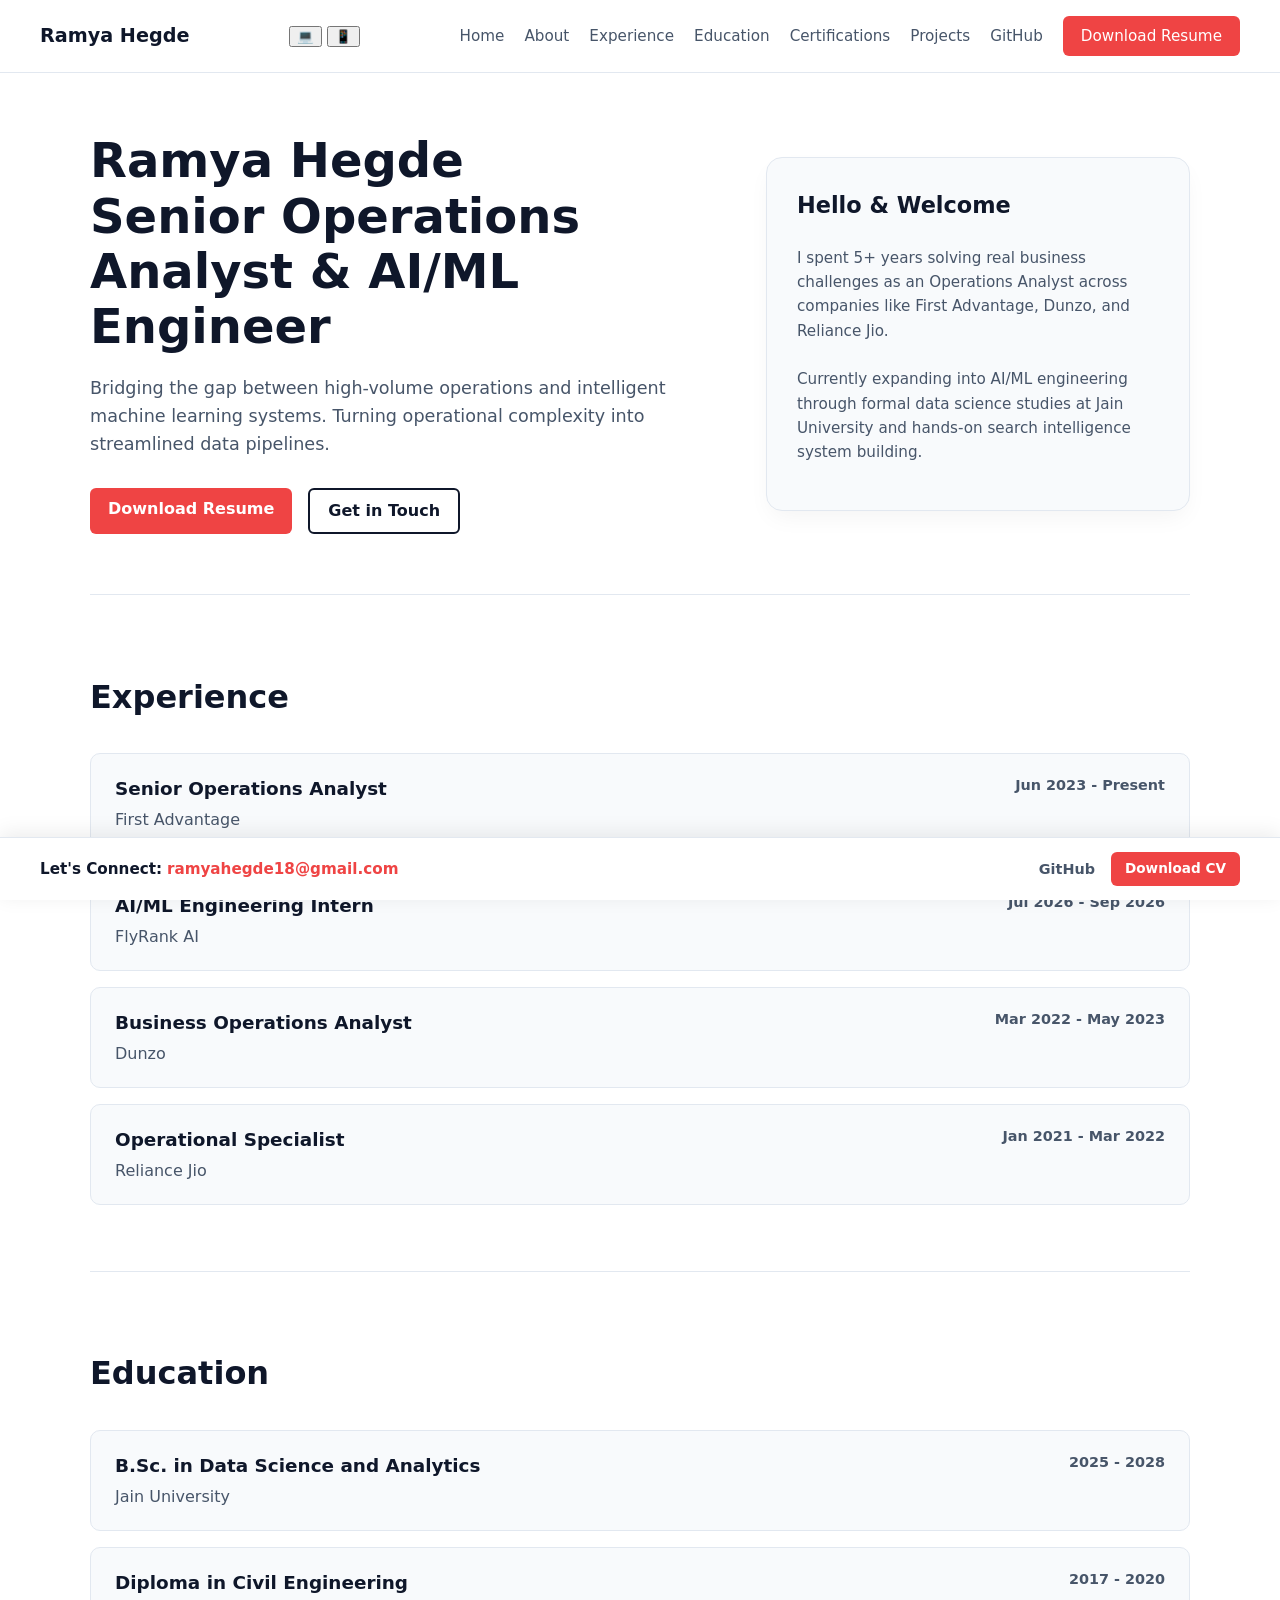
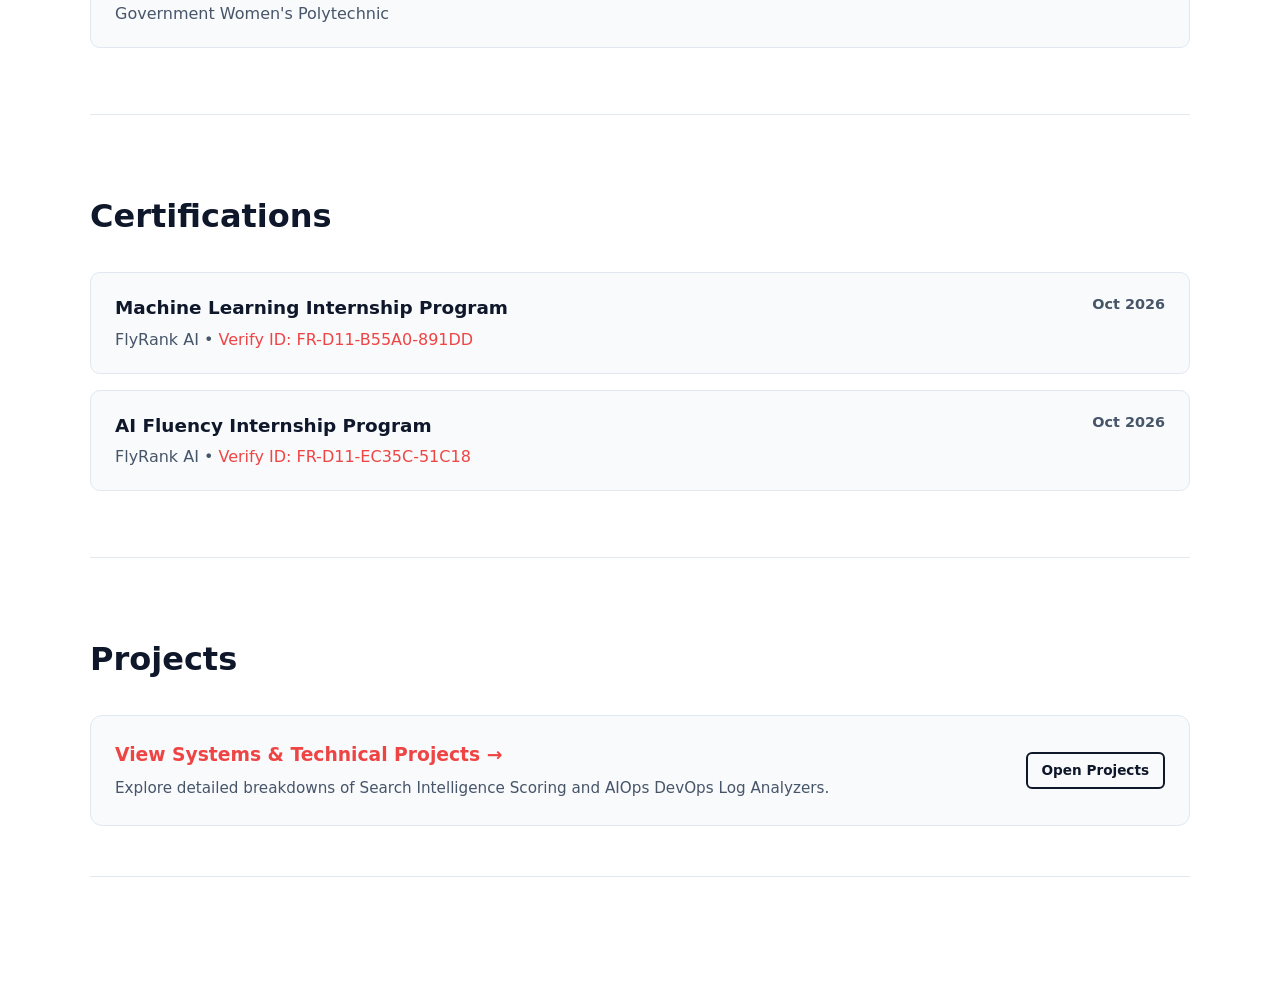
==== index.html @ e0336162 "Update index.html" ====
<!doctype html>
<html lang="en">
<head>
  <meta charset="utf-8">
  <meta name="viewport" content="width=device-width, initial-scale=1">
  <title>Ramya Hegde | Senior Operations Analyst & AI/ML Engineer</title>
  <link rel="stylesheet" href="styles.css">
</head>
<body id="site-body">

  <!-- Top Sticky Navigation Bar -->
  <header class="navbar">
    <a href="#home" class="nav-brand">Ramya Hegde</a>
    
    <!-- Laptop / Mobile View Switcher Icons -->
    <div class="view-mode-switcher">
      <button onclick="setViewMode('desktop')" title="Laptop View" class="view-icon-btn">💻</button>
      <button onclick="setViewMode('mobile')" title="Mobile View" class="view-icon-btn">📱</button>
    </div>

    <button class="mobile-menu-btn" aria-label="Toggle navigation">☰</button>
    
    <nav class="nav-links">
      <a href="#home">Home</a>
      <a href="#about">About</a>
      <a href="#experience">Experience</a>
      <a href="#education">Education</a>
      <a href="#certifications">Certifications</a>
      <a href="projects.html">Projects</a>
      <a href="https://github.com/ramyaa-hegde" target="_blank" rel="noopener">GitHub</a>
      <a href="Ramya_Hegde_Resume.pdf" target="_blank" rel="noopener" class="btn-primary">Download Resume</a>
    </nav>
  </header>

  <div class="container">
    
    <!-- HOME / INTRO SECTION -->
    <section id="home" class="hero-section">
      <div class="hero-text">
        <h1>Ramya Hegde<br>Senior Operations Analyst &amp; AI/ML Engineer</h1>
        <p>Bridging the gap between high-volume operations and intelligent machine learning systems. Turning operational complexity into streamlined data pipelines.</p>
        <div class="hero-buttons">
          <a href="Ramya_Hegde_Resume.pdf" target="_blank" rel="noopener" class="btn-primary">Download Resume</a>
          <a href="mailto:ramyahegde18@gmail.com" class="btn-outline">Get in Touch</a>
        </div>
      </div>
      
      <!-- Intro Card replacing photo -->
      <div class="hero-card" id="about">
        <h3 style="margin-top:0; font-size: 1.4rem;">Hello &amp; Welcome</h3>
        <p style="color:var(--text-muted); font-size:0.95rem; line-height:1.6;">
          I spent 5+ years solving real business challenges as an Operations Analyst across companies like First Advantage, Dunzo, and Reliance Jio. 
          <br><br>
          Currently expanding into AI/ML engineering through formal data science studies at Jain University and hands-on search intelligence system building.
        </p>
      </div>
    </section>

    <!-- EXPERIENCE SECTION -->
    <section id="experience" class="section">
      <h2>Experience</h2>
      
      <div class="timeline-item">
        <div>
          <h3>Senior Operations Analyst</h3>
          <p>First Advantage</p>
        </div>
        <time>Jun 2023 - Present</time>
      </div>

      <div class="timeline-item">
        <div>
          <h3>AI/ML Engineering Intern</h3>
          <p>FlyRank AI</p>
        </div>
        <time>Jul 2026 - Sep 2026</time>
      </div>

      <div class="timeline-item">
        <div>
          <h3>Business Operations Analyst</h3>
          <p>Dunzo</p>
        </div>
        <time>Mar 2022 - May 2023</time>
      </div>

      <div class="timeline-item">
        <div>
          <h3>Operational Specialist</h3>
          <p>Reliance Jio</p>
        </div>
        <time>Jan 2021 - Mar 2022</time>
      </div>
    </section>

    <!-- EDUCATION SECTION -->
    <section id="education" class="section">
      <h2>Education</h2>
      
      <div class="timeline-item">
        <div>
          <h3>B.Sc. in Data Science and Analytics</h3>
          <p>Jain University</p>
        </div>
        <time>2025 - 2028</time>
      </div>

      <div class="timeline-item">
        <div>
          <h3>Diploma in Civil Engineering</h3>
          <p>Government Women's Polytechnic</p>
        </div>
        <time>2017 - 2020</time>
      </div>
    </section>

    <!-- CERTIFICATIONS SECTION -->
    <section id="certifications" class="section">
      <h2>Certifications</h2>
      
      <div class="timeline-item">
        <div>
          <h3>Machine Learning Internship Program</h3>
          <p>FlyRank AI &bull; <a href="https://internship.flyrank.ai/verify" target="_blank" rel="noopener" style="color:var(--accent-color); text-decoration:none;">Verify ID: FR-D11-B55A0-891DD</a></p>
        </div>
        <time>Oct 2026</time>
      </div>

      <div class="timeline-item">
        <div>
          <h3>AI Fluency Internship Program</h3>
          <p>FlyRank AI &bull; <a href="https://internship.flyrank.ai/verify" target="_blank" rel="noopener" style="color:var(--accent-color); text-decoration:none;">Verify ID: FR-D11-EC35C-51C18</a></p>
        </div>
        <time>Oct 2026</time>
      </div>
    </section>

    <!-- PROJECTS SECTION -->
    <section id="projects" class="section">
      <h2>Projects</h2>
      <a href="projects.html" class="project-preview-card">
        <div>
          <h3>View Systems &amp; Technical Projects &rarr;</h3>
          <p>Explore detailed breakdowns of Search Intelligence Scoring and AIOps DevOps Log Analyzers.</p>
        </div>
        <span class="btn-outline" style="padding: 6px 14px; font-size: 0.85rem;">Open Projects</span>
      </a>
    </section>

  </div>

  <!-- STATIC BOTTOM BAR (Let's Connect / Email / CV / GitHub) -->
  <footer class="sticky-bottom-bar">
    <div class="sticky-info">
      <span><strong>Let's Connect:</strong> <a href="mailto:ramyahegde18@gmail.com" style="color: var(--accent-color); text-decoration: none; font-weight: 600;">ramyahegde18@gmail.com</a></span>
    </div>
    <div class="sticky-actions">
      <a href="https://github.com/ramyaa-hegde" target="_blank" rel="noopener" class="sticky-link">GitHub</a>
      <a href="Ramya_Hegde_Resume.pdf" target="_blank" rel="noopener" class="btn-primary" style="padding: 6px 14px; font-size: 0.85rem;">Download CV</a>
    </div>
  </footer>

  <script>
    const btn = document.querySelector('.mobile-menu-btn');
    const nav = document.querySelector('.nav-links');
    btn.addEventListener('click', () => { nav.classList.toggle('active'); });

    // Interactive View Mode Switcher script
    function setViewMode(mode) {
      const container = document.querySelector('.container');
      if (mode === 'mobile') {
        container.style.maxWidth = '400px';
        container.style.margin = '0 auto';
        container.style.border = '10px solid #333';
        container.style.borderRadius = '30px';
        container.style.padding = '20px';
        container.style.background = '#fff';
      } else {
        container.style.maxWidth = '1100px';
        container.style.margin = '0 auto';
        container.style.border = 'none';
        container.style.borderRadius = '0';
        container.style.padding = '40px 20px';
      }
    }
  </script>
</body>
</html>
---- styles.css ----
:root {
  --bg-color: #ffffff;
  --text-main: #0f172a;
  --text-muted: #475569;
  --accent-color: #ef4444;
  --border-color: #e2e8f0;
}

body {
  margin: 0;
  padding: 0 0 90px 0;
  font-family: system-ui, -apple-system, sans-serif;
  color: var(--text-main);
  background-color: var(--bg-color);
  line-height: 1.6;
}

/* Top Sticky Navigation */
.navbar {
  position: sticky;
  top: 0;
  background: rgba(255, 255, 255, 0.95);
  backdrop-filter: blur(8px);
  border-bottom: 1px solid var(--border-color);
  display: flex;
  justify-content: space-between;
  align-items: center;
  padding: 16px 40px;
  z-index: 1000;
}

.nav-brand {
  font-weight: 700;
  font-size: 1.2rem;
  color: var(--text-main);
  text-decoration: none;
}

.nav-links {
  display: flex;
  gap: 20px;
  align-items: center;
}

.nav-links a {
  text-decoration: none;
  color: var(--text-muted);
  font-weight: 500;
  font-size: 0.95rem;
}

.nav-links a:hover {
  color: var(--accent-color);
}

.mobile-menu-btn {
  display: none;
  background: none;
  border: none;
  font-size: 1.5rem;
  cursor: pointer;
}

.btn-primary {
  background-color: var(--accent-color);
  color: #fff !important;
  padding: 8px 18px;
  border-radius: 6px;
  font-weight: 600;
  text-decoration: none;
  transition: opacity 0.2s;
}

.btn-primary:hover {
  opacity: 0.9;
}

.btn-outline {
  border: 2px solid var(--text-main);
  color: var(--text-main);
  padding: 8px 18px;
  border-radius: 6px;
  font-weight: 600;
  text-decoration: none;
  display: inline-block;
}

.btn-outline:hover {
  background: var(--text-main);
  color: #fff;
}

/* Container */
.container {
  max-width: 1100px;
  margin: 0 auto;
  padding: 40px 20px;
}

/* Hero Section */
.hero-section {
  display: grid;
  grid-template-columns: 1.2fr 0.8fr;
  gap: 40px;
  align-items: center;
  padding: 20px 0 60px 0;
  border-bottom: 1px solid var(--border-color);
}

.hero-text h1 {
  font-size: 3rem;
  line-height: 1.15;
  margin: 0 0 20px 0;
  font-weight: 800;
}

.hero-text p {
  font-size: 1.1rem;
  color: var(--text-muted);
  margin-bottom: 30px;
}

.hero-card {
  background: #f8fafc;
  border: 1px solid var(--border-color);
  border-radius: 16px;
  padding: 30px;
  box-shadow: 0 10px 25px -5px rgba(0,0,0,0.05);
}

.hero-buttons {
  display: flex;
  gap: 16px;
}

/* Sections */
.section {
  padding: 50px 0;
  border-bottom: 1px solid var(--border-color);
}

.section h2 {
  font-size: 2rem;
  margin-bottom: 30px;
}

.timeline-item {
  display: flex;
  justify-content: space-between;
  align-items: flex-start;
  background: #f8fafc;
  border: 1px solid var(--border-color);
  padding: 20px 24px;
  border-radius: 10px;
  margin-bottom: 16px;
}

.timeline-item h3 {
  margin: 0 0 4px 0;
  font-size: 1.15rem;
}

.timeline-item p {
  margin: 0;
  color: var(--text-muted);
}

.timeline-item time {
  font-weight: 600;
  color: var(--text-muted);
  font-size: 0.9rem;
}

/* Project Cards & Details */
.project-preview-card {
  display: flex;
  justify-content: space-between;
  align-items: center;
  background: #f8fafc;
  border: 1px solid var(--border-color);
  padding: 24px;
  border-radius: 12px;
  text-decoration: none;
  color: inherit;
  transition: border-color 0.2s, box-shadow 0.2s;
}

.project-preview-card:hover {
  border-color: var(--accent-color);
  box-shadow: 0 4px 15px rgba(0,0,0,0.05);
}

.project-preview-card h3 {
  margin: 0 0 6px 0;
  color: var(--accent-color);
}

.project-preview-card p {
  margin: 0;
  color: var(--text-muted);
  font-size: 0.95rem;
}

.project-detail-box {
  background: #f8fafc;
  border: 1px solid var(--border-color);
  padding: 30px;
  border-radius: 12px;
}

.project-detail-box h3 {
  margin: 0;
  font-size: 1.3rem;
}

.project-bullets {
  margin: 12px 0 0 20px;
  color: var(--text-muted);
}

.project-bullets li {
  margin-bottom: 10px;
  line-height: 1.6;
}

.badge {
  font-size: 0.75rem;
  font-weight: 700;
  padding: 4px 10px;
  border-radius: 20px;
  text-transform: uppercase;
}

.badge.public {
  background: #dcfce7;
  color: #166534;
}

.badge.progress {
  background: #fef9c3;
  color: #854d0e;
}

/* STATIC BOTTOM BAR (Pinned & Non-moving while scrolling) */
.sticky-bottom-bar {
  position: fixed;
  bottom: 0;
  left: 0;
  width: 100%;
  background: #ffffff;
  border-top: 1px solid var(--border-color);
  box-shadow: 0 -4px 20px rgba(0,0,0,0.08);
  display: flex;
  justify-content: space-between;
  align-items: center;
  padding: 14px 40px;
  z-index: 2000;
  box-sizing: border-box;
}

.sticky-info {
  font-size: 0.95rem;
}

.sticky-actions {
  display: flex;
  gap: 16px;
  align-items: center;
}

.sticky-link {
  color: var(--text-muted);
  text-decoration: none;
  font-weight: 600;
  font-size: 0.9rem;
}

.sticky-link:hover {
  color: var(--accent-color);
}

/* Mobile Responsive Adjustments */
@media (max-width: 768px) {
  .navbar {
    padding: 14px 20px;
  }
  .mobile-menu-btn {
    display: block;
  }
  .nav-links {
    display: none;
    flex-direction: column;
    position: absolute;
    top: 100%;
    left: 0;
    width: 100%;
    background: #ffffff;
    border-bottom: 1px solid var(--border-color);
    padding: 20px;
    box-shadow: 0 10px 15px rgba(0,0,0,0.05);
  }
  .nav-links.active {
    display: flex;
  }
  .hero-section {
    grid-template-columns: 1fr;
    gap: 30px;
    padding-top: 10px;
  }
  .hero-text h1 {
    font-size: 2.3rem;
  }
  .timeline-item {
    flex-direction: column;
    gap: 6px;
  }
  .project-preview-card {
    flex-direction: column;
    align-items: flex-start;
    gap: 16px;
  }
  .sticky-bottom-bar {
    padding: 12px 16px;
  }
  .sticky-info {
    font-size: 0.85rem;
  }
}
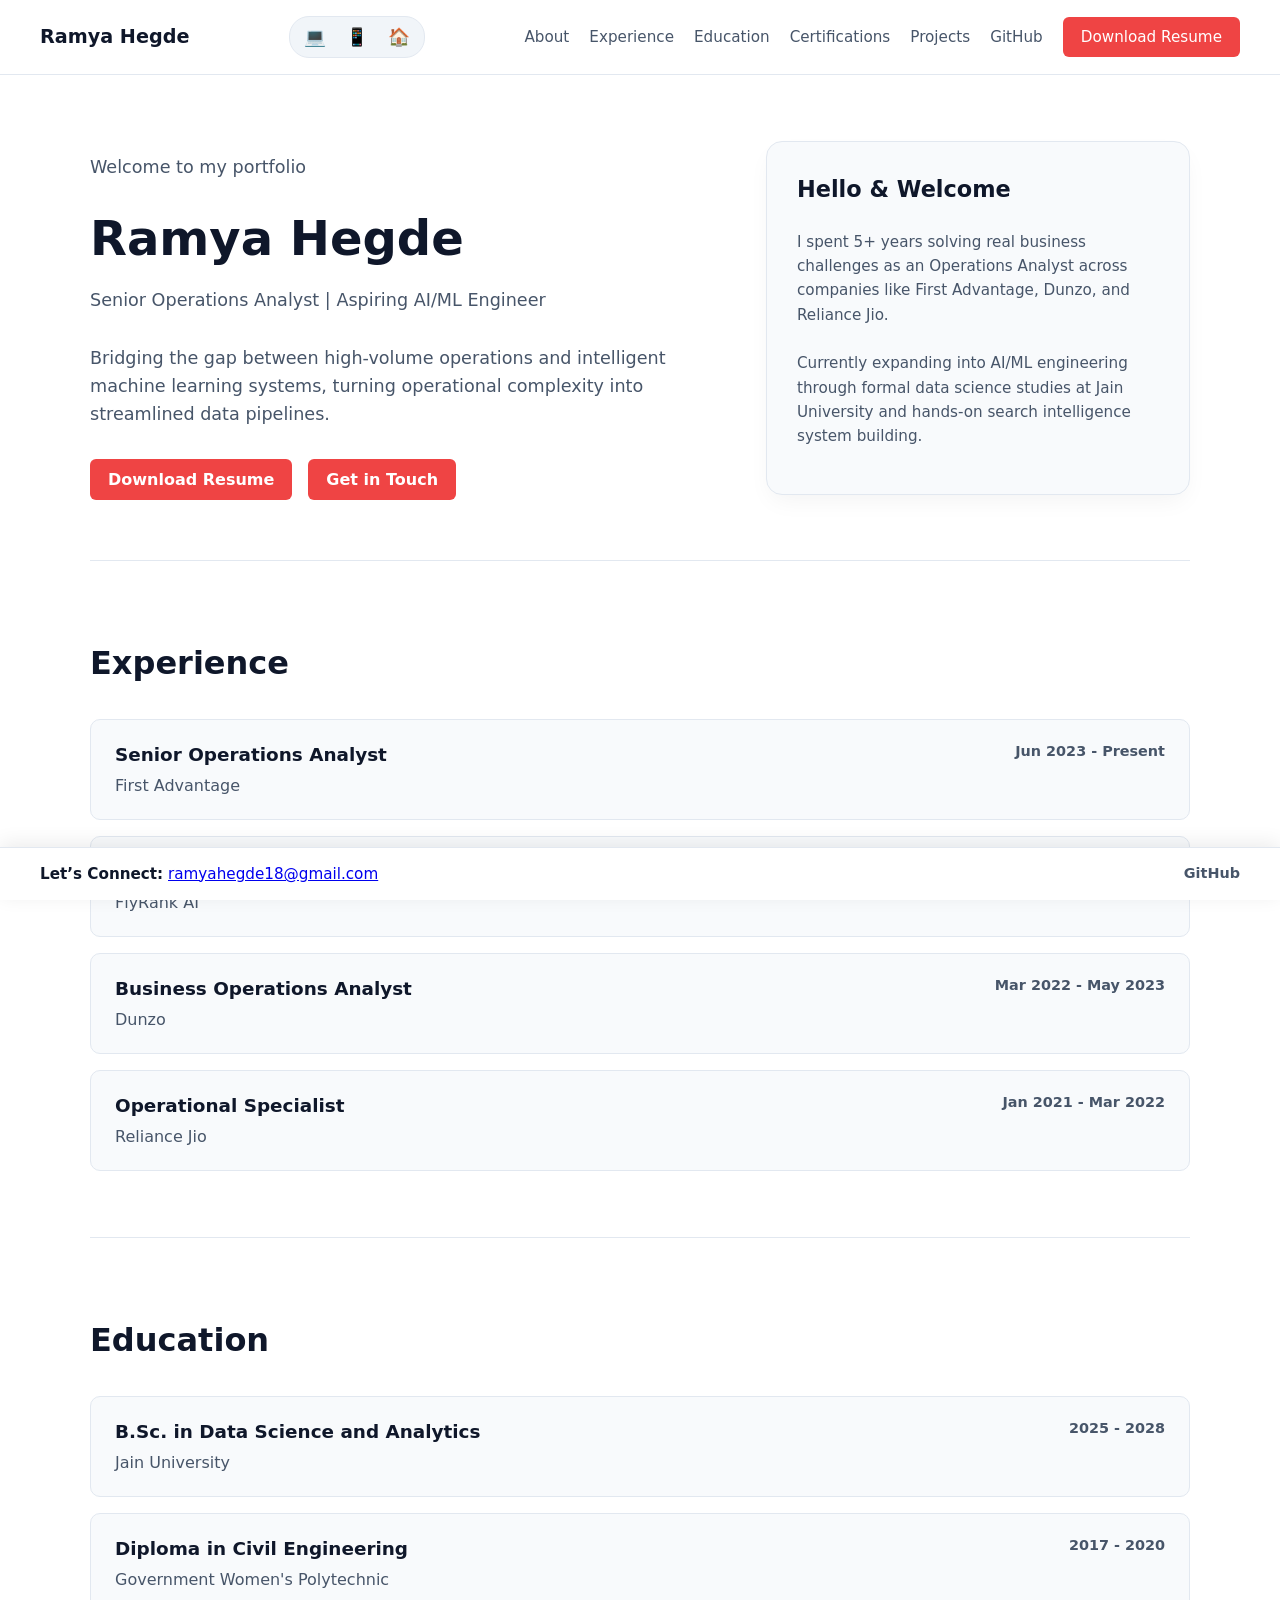
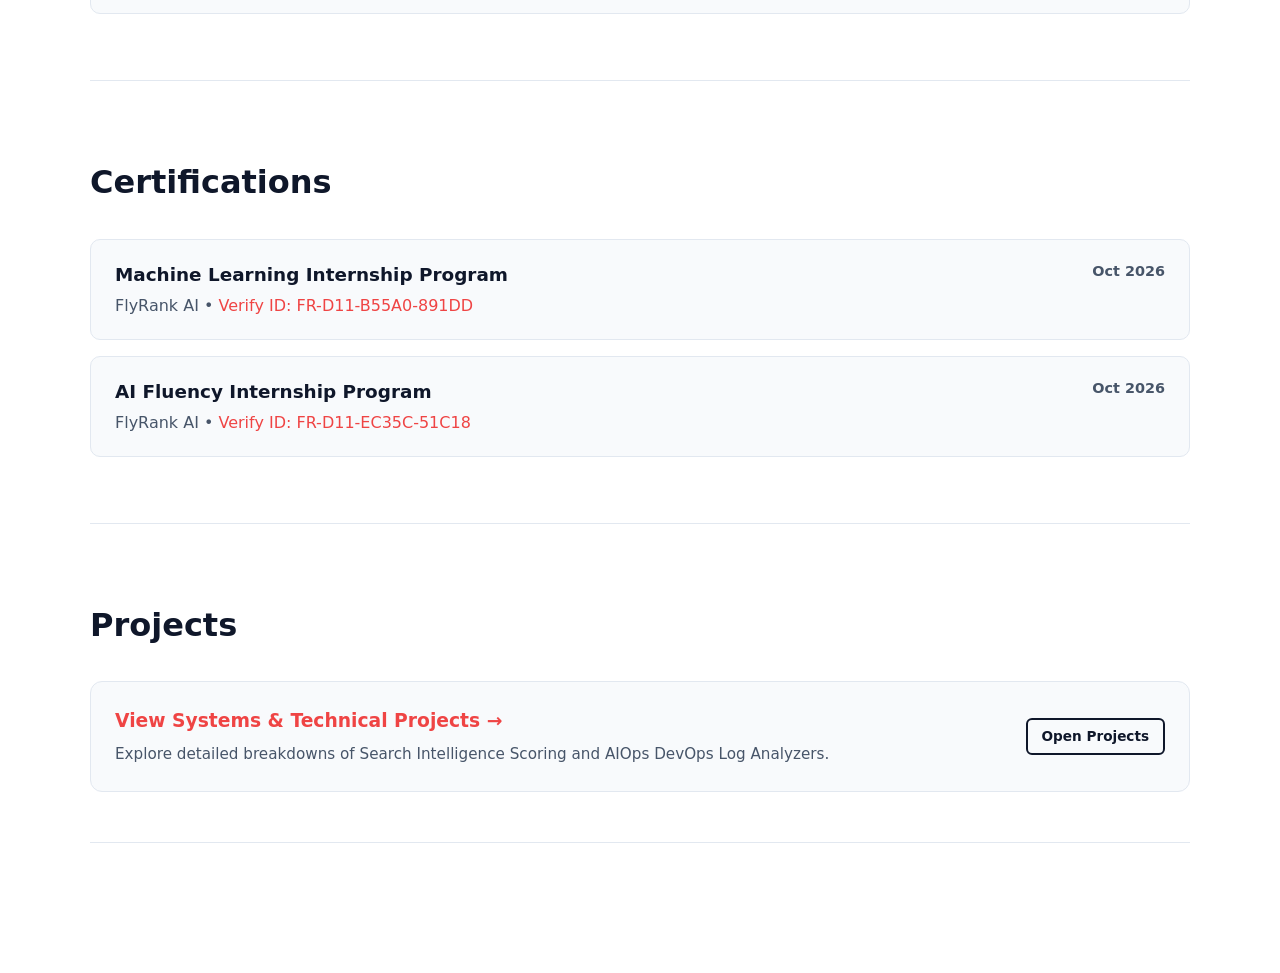
==== commit 07ae444f: "Update index.html" ====
--- a/index.html
+++ b/index.html
@@ -3,7 +3,7 @@
 <head>
   <meta charset="utf-8">
   <meta name="viewport" content="width=device-width, initial-scale=1">
-  <title>Ramya Hegde | Senior Operations Analyst & AI/ML Engineer</title>
+  <title>Ramya Hegde | Senior Operations Analyst & Aspiring AI/ML Engineer</title>
   <link rel="stylesheet" href="styles.css">
 </head>
 <body id="site-body">
@@ -12,16 +12,16 @@
   <header class="navbar">
     <a href="#home" class="nav-brand">Ramya Hegde</a>
     
-    <!-- Laptop / Mobile View Switcher Icons -->
+    <!-- Desktop, Mobile & Home Icon Switchers -->
     <div class="view-mode-switcher">
-      <button onclick="setViewMode('desktop')" title="Laptop View" class="view-icon-btn">💻</button>
+      <button onclick="setViewMode('desktop')" title="Desktop View" class="view-icon-btn">💻</button>
       <button onclick="setViewMode('mobile')" title="Mobile View" class="view-icon-btn">📱</button>
+      <a href="#home" title="Home" class="view-icon-btn" style="text-decoration: none;">🏠</a>
     </div>
 
     <button class="mobile-menu-btn" aria-label="Toggle navigation">☰</button>
     
     <nav class="nav-links">
-      <a href="#home">Home</a>
       <a href="#about">About</a>
       <a href="#experience">Experience</a>
       <a href="#education">Education</a>
@@ -37,15 +37,17 @@
     <!-- HOME / INTRO SECTION -->
     <section id="home" class="hero-section">
       <div class="hero-text">
-        <h1>Ramya Hegde<br>Senior Operations Analyst &amp; AI/ML Engineer</h1>
-        <p>Bridging the gap between high-volume operations and intelligent machine learning systems. Turning operational complexity into streamlined data pipelines.</p>
+        <p class="hero-welcome">Welcome to my portfolio</p>
+        <h1 class="hero-name">Ramya Hegde</h1>
+        <p class="hero-subtitle">Senior Operations Analyst | Aspiring AI/ML Engineer</p>
+        <p class="hero-desc">Bridging the gap between high-volume operations and intelligent machine learning systems, turning operational complexity into streamlined data pipelines.</p>
         <div class="hero-buttons">
           <a href="Ramya_Hegde_Resume.pdf" target="_blank" rel="noopener" class="btn-primary">Download Resume</a>
-          <a href="mailto:ramyahegde18@gmail.com" class="btn-outline">Get in Touch</a>
+          <a href="mailto:ramyahegde18@gmail.com" class="btn-primary">Get in Touch</a>
         </div>
       </div>
       
-      <!-- Intro Card replacing photo -->
+      <!-- Intro Card -->
       <div class="hero-card" id="about">
         <h3 style="margin-top:0; font-size: 1.4rem;">Hello &amp; Welcome</h3>
         <p style="color:var(--text-muted); font-size:0.95rem; line-height:1.6;">
@@ -149,14 +151,13 @@
 
   </div>
 
-  <!-- STATIC BOTTOM BAR (Let's Connect / Email / CV / GitHub) -->
+  <!-- STATIC BOTTOM BAR (Let's Connect & GitHub) -->
   <footer class="sticky-bottom-bar">
     <div class="sticky-info">
-      <span><strong>Let's Connect:</strong> <a href="mailto:ramyahegde18@gmail.com" style="color: var(--accent-color); text-decoration: none; font-weight: 600;">ramyahegde18@gmail.com</a></span>
+      <span><strong>Let’s Connect:</strong> <a href="mailto:ramyahegde18@gmail.com" class="sticky-mail-link">ramyahegde18@gmail.com</a></span>
     </div>
     <div class="sticky-actions">
       <a href="https://github.com/ramyaa-hegde" target="_blank" rel="noopener" class="sticky-link">GitHub</a>
-      <a href="Ramya_Hegde_Resume.pdf" target="_blank" rel="noopener" class="btn-primary" style="padding: 6px 14px; font-size: 0.85rem;">Download CV</a>
     </div>
   </footer>
 
@@ -165,7 +166,6 @@
     const nav = document.querySelector('.nav-links');
     btn.addEventListener('click', () => { nav.classList.toggle('active'); });
 
-    // Interactive View Mode Switcher script
     function setViewMode(mode) {
       const container = document.querySelector('.container');
       if (mode === 'mobile') {
--- a/styles.css
+++ b/styles.css
@@ -36,6 +36,30 @@
   text-decoration: none;
 }
 
+/* View Switcher Icons Styling */
+.view-mode-switcher {
+  display: flex;
+  gap: 8px;
+  background: #f1f5f9;
+  padding: 4px 8px;
+  border-radius: 20px;
+  border: 1px solid var(--border-color);
+}
+
+.view-icon-btn {
+  background: none;
+  border: none;
+  cursor: pointer;
+  font-size: 1.1rem;
+  padding: 2px 6px;
+  border-radius: 4px;
+  transition: background 0.2s;
+}
+
+.view-icon-btn:hover {
+  background: #e2e8f0;
+}
+
 .nav-links {
   display: flex;
   gap: 20px;
@@ -95,6 +119,7 @@
   max-width: 1100px;
   margin: 0 auto;
   padding: 40px 20px;
+  transition: all 0.3s ease;
 }
 
 /* Hero Section */
@@ -241,7 +266,7 @@
   color: #854d0e;
 }
 
-/* STATIC BOTTOM BAR (Pinned & Non-moving while scrolling) */
+/* STATIC BOTTOM BAR */
 .sticky-bottom-bar {
   position: fixed;
   bottom: 0;
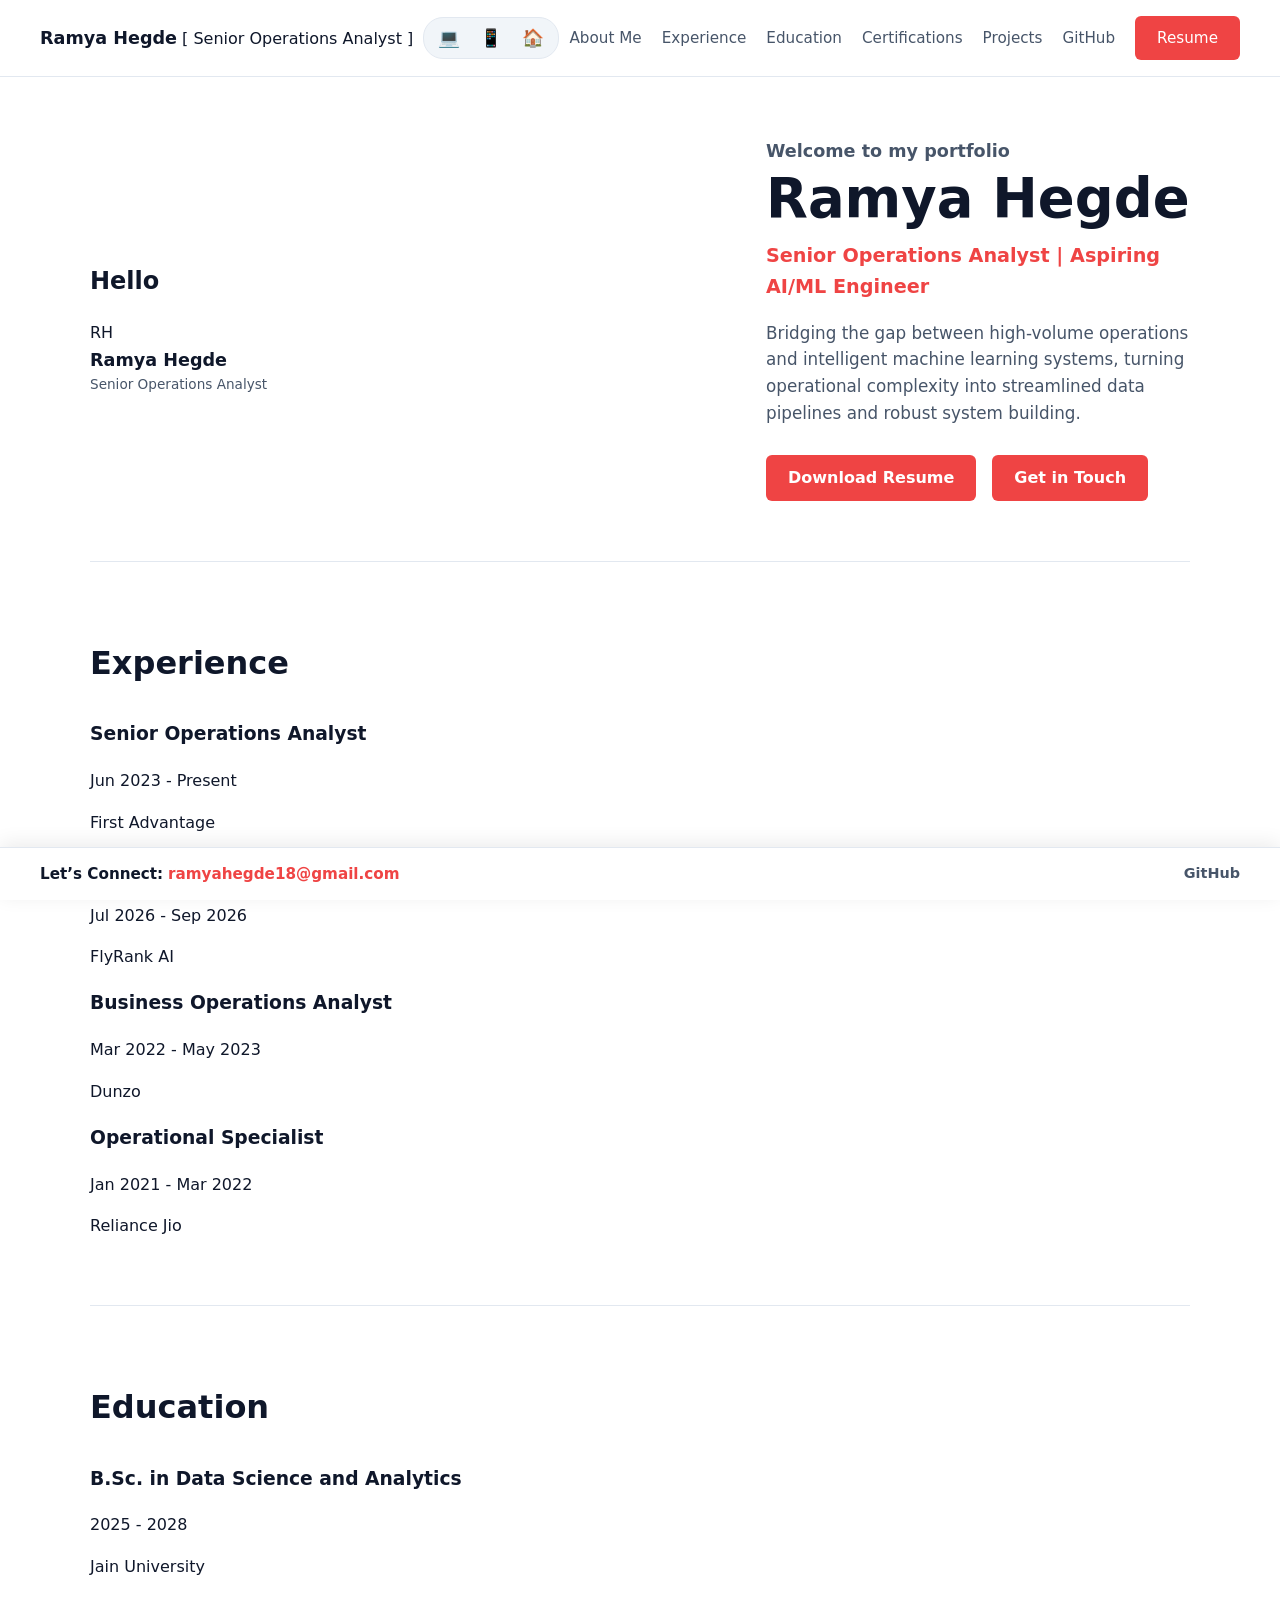
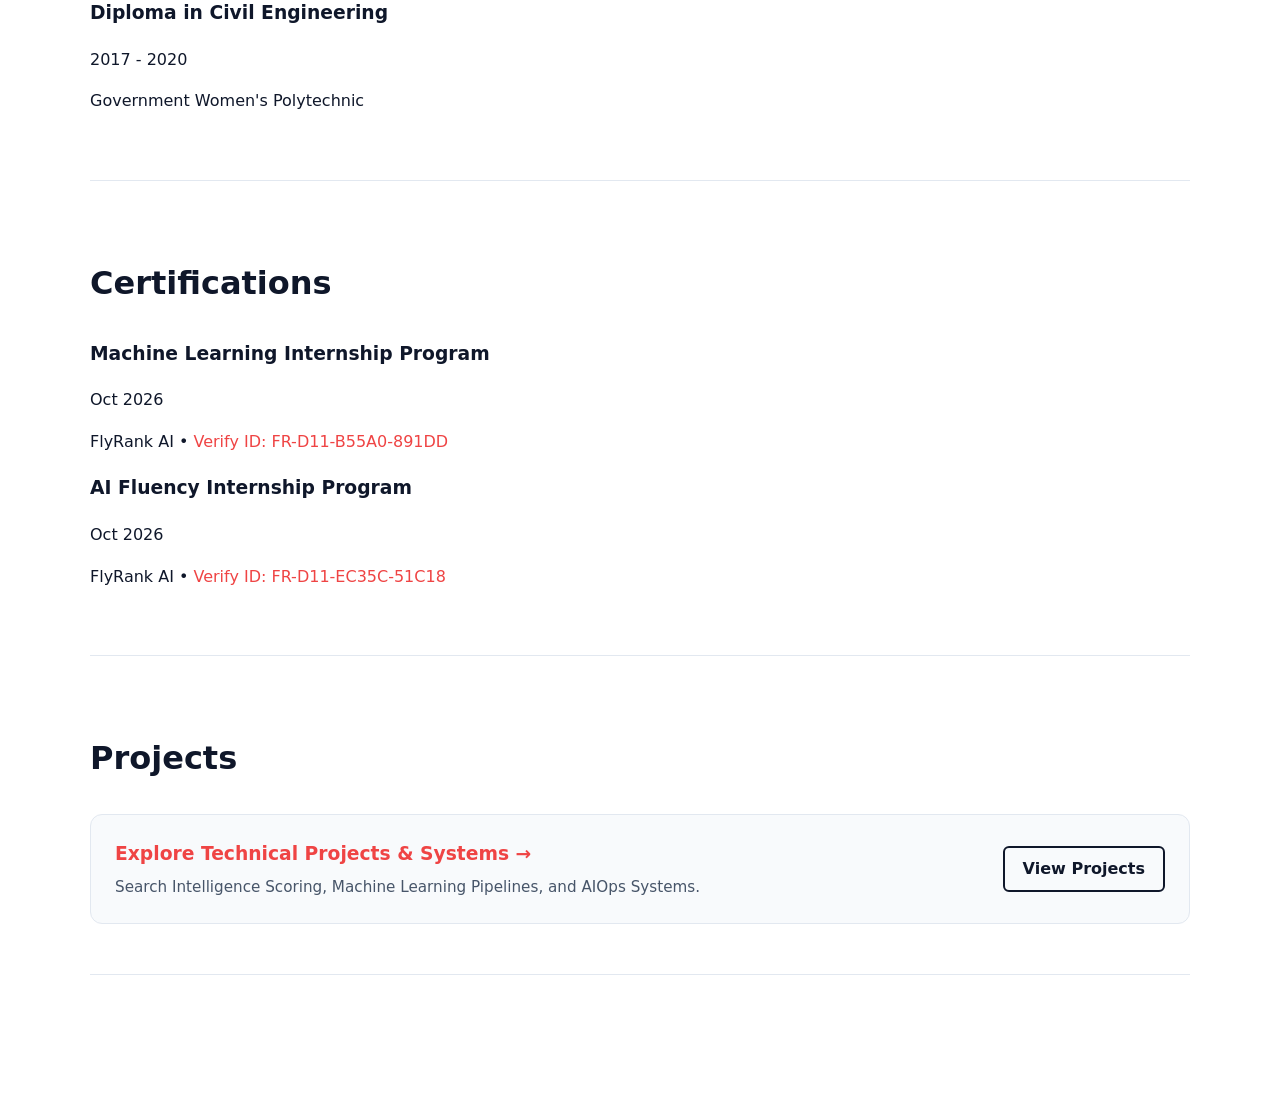
==== commit c3710758: "Update index.html" ====
--- a/index.html
+++ b/index.html
@@ -10,9 +10,12 @@
 
   <!-- Top Sticky Navigation Bar -->
   <header class="navbar">
-    <a href="#home" class="nav-brand">Ramya Hegde</a>
+    <div class="nav-brand-group">
+      <span style="font-weight: 700; font-size: 1.1rem;">Ramya Hegde</span>
+      <span class="nav-title-tag">[ Senior Operations Analyst ]</span>
+    </div>
     
-    <!-- Desktop, Mobile & Home Icon Switchers -->
+    <!-- View Mode Switchers -->
     <div class="view-mode-switcher">
       <button onclick="setViewMode('desktop')" title="Desktop View" class="view-icon-btn">💻</button>
       <button onclick="setViewMode('mobile')" title="Mobile View" class="view-icon-btn">📱</button>
@@ -22,39 +25,44 @@
     <button class="mobile-menu-btn" aria-label="Toggle navigation">☰</button>
     
     <nav class="nav-links">
-      <a href="#about">About</a>
+      <a href="#about">About Me</a>
       <a href="#experience">Experience</a>
       <a href="#education">Education</a>
       <a href="#certifications">Certifications</a>
       <a href="projects.html">Projects</a>
       <a href="https://github.com/ramyaa-hegde" target="_blank" rel="noopener">GitHub</a>
-      <a href="Ramya_Hegde_Resume.pdf" target="_blank" rel="noopener" class="btn-primary">Download Resume</a>
+      <a href="Ramya_Hegde_Resume.pdf" target="_blank" rel="noopener" class="btn-primary">Resume</a>
     </nav>
   </header>
 
-  <div class="container">
+  <div class="container" id="main-container">
     
-    <!-- HOME / INTRO SECTION -->
+    <!-- HERO SECTION -->
     <section id="home" class="hero-section">
-      <div class="hero-text">
+      <div class="hero-left-card">
+        <h1 class="hero-hello">Hello</h1>
+        <div class="hero-profile-box">
+          <div class="hero-avatar-placeholder">RH</div>
+          <div>
+            <h2 style="margin:0; font-size: 1.1rem;">Ramya Hegde</h2>
+            <p style="margin:0; color:var(--text-muted); font-size: 0.85rem;">Senior Operations Analyst</p>
+          </div>
+        </div>
+      </div>
+      
+      <div class="hero-right-content">
         <p class="hero-welcome">Welcome to my portfolio</p>
         <h1 class="hero-name">Ramya Hegde</h1>
         <p class="hero-subtitle">Senior Operations Analyst | Aspiring AI/ML Engineer</p>
-        <p class="hero-desc">Bridging the gap between high-volume operations and intelligent machine learning systems, turning operational complexity into streamlined data pipelines.</p>
+        
+        <p class="hero-desc" id="about">
+          Bridging the gap between high-volume operations and intelligent machine learning systems, turning operational complexity into streamlined data pipelines and robust system building.
+        </p>
+
         <div class="hero-buttons">
           <a href="Ramya_Hegde_Resume.pdf" target="_blank" rel="noopener" class="btn-primary">Download Resume</a>
           <a href="mailto:ramyahegde18@gmail.com" class="btn-primary">Get in Touch</a>
         </div>
-      </div>
-      
-      <!-- Intro Card -->
-      <div class="hero-card" id="about">
-        <h3 style="margin-top:0; font-size: 1.4rem;">Hello &amp; Welcome</h3>
-        <p style="color:var(--text-muted); font-size:0.95rem; line-height:1.6;">
-          I spent 5+ years solving real business challenges as an Operations Analyst across companies like First Advantage, Dunzo, and Reliance Jio. 
-          <br><br>
-          Currently expanding into AI/ML engineering through formal data science studies at Jain University and hands-on search intelligence system building.
-        </p>
       </div>
     </section>
 
@@ -62,36 +70,36 @@
     <section id="experience" class="section">
       <h2>Experience</h2>
       
-      <div class="timeline-item">
-        <div>
+      <div class="card-item">
+        <div class="card-header-row">
           <h3>Senior Operations Analyst</h3>
-          <p>First Advantage</p>
+          <span class="card-date">Jun 2023 - Present</span>
         </div>
-        <time>Jun 2023 - Present</time>
+        <p class="card-subtitle">First Advantage</p>
       </div>
 
-      <div class="timeline-item">
-        <div>
+      <div class="card-item">
+        <div class="card-header-row">
           <h3>AI/ML Engineering Intern</h3>
-          <p>FlyRank AI</p>
+          <span class="card-date">Jul 2026 - Sep 2026</span>
         </div>
-        <time>Jul 2026 - Sep 2026</time>
+        <p class="card-subtitle">FlyRank AI</p>
       </div>
 
-      <div class="timeline-item">
-        <div>
+      <div class="card-item">
+        <div class="card-header-row">
           <h3>Business Operations Analyst</h3>
-          <p>Dunzo</p>
+          <span class="card-date">Mar 2022 - May 2023</span>
         </div>
-        <time>Mar 2022 - May 2023</time>
+        <p class="card-subtitle">Dunzo</p>
       </div>
 
-      <div class="timeline-item">
-        <div>
+      <div class="card-item">
+        <div class="card-header-row">
           <h3>Operational Specialist</h3>
-          <p>Reliance Jio</p>
+          <span class="card-date">Jan 2021 - Mar 2022</span>
         </div>
-        <time>Jan 2021 - Mar 2022</time>
+        <p class="card-subtitle">Reliance Jio</p>
       </div>
     </section>
 
@@ -99,20 +107,20 @@
     <section id="education" class="section">
       <h2>Education</h2>
       
-      <div class="timeline-item">
-        <div>
+      <div class="card-item">
+        <div class="card-header-row">
           <h3>B.Sc. in Data Science and Analytics</h3>
-          <p>Jain University</p>
+          <span class="card-date">2025 - 2028</span>
         </div>
-        <time>2025 - 2028</time>
+        <p class="card-subtitle">Jain University</p>
       </div>
 
-      <div class="timeline-item">
-        <div>
+      <div class="card-item">
+        <div class="card-header-row">
           <h3>Diploma in Civil Engineering</h3>
-          <p>Government Women's Polytechnic</p>
+          <span class="card-date">2017 - 2020</span>
         </div>
-        <time>2017 - 2020</time>
+        <p class="card-subtitle">Government Women's Polytechnic</p>
       </div>
     </section>
 
@@ -120,38 +128,38 @@
     <section id="certifications" class="section">
       <h2>Certifications</h2>
       
-      <div class="timeline-item">
-        <div>
+      <div class="card-item">
+        <div class="card-header-row">
           <h3>Machine Learning Internship Program</h3>
-          <p>FlyRank AI &bull; <a href="https://internship.flyrank.ai/verify" target="_blank" rel="noopener" style="color:var(--accent-color); text-decoration:none;">Verify ID: FR-D11-B55A0-891DD</a></p>
+          <span class="card-date">Oct 2026</span>
         </div>
-        <time>Oct 2026</time>
+        <p class="card-subtitle">FlyRank AI &bull; <a href="https://internship.flyrank.ai/verify" target="_blank" rel="noopener" style="color:var(--accent-color); text-decoration:none;">Verify ID: FR-D11-B55A0-891DD</a></p>
       </div>
 
-      <div class="timeline-item">
-        <div>
+      <div class="card-item">
+        <div class="card-header-row">
           <h3>AI Fluency Internship Program</h3>
-          <p>FlyRank AI &bull; <a href="https://internship.flyrank.ai/verify" target="_blank" rel="noopener" style="color:var(--accent-color); text-decoration:none;">Verify ID: FR-D11-EC35C-51C18</a></p>
+          <span class="card-date">Oct 2026</span>
         </div>
-        <time>Oct 2026</time>
+        <p class="card-subtitle">FlyRank AI &bull; <a href="https://internship.flyrank.ai/verify" target="_blank" rel="noopener" style="color:var(--accent-color); text-decoration:none;">Verify ID: FR-D11-EC35C-51C18</a></p>
       </div>
     </section>
 
-    <!-- PROJECTS SECTION -->
+    <!-- PROJECTS PREVIEW -->
     <section id="projects" class="section">
       <h2>Projects</h2>
       <a href="projects.html" class="project-preview-card">
         <div>
-          <h3>View Systems &amp; Technical Projects &rarr;</h3>
-          <p>Explore detailed breakdowns of Search Intelligence Scoring and AIOps DevOps Log Analyzers.</p>
+          <h3>Explore Technical Projects &amp; Systems &rarr;</h3>
+          <p>Search Intelligence Scoring, Machine Learning Pipelines, and AIOps Systems.</p>
         </div>
-        <span class="btn-outline" style="padding: 6px 14px; font-size: 0.85rem;">Open Projects</span>
+        <span class="btn-outline">View Projects</span>
       </a>
     </section>
 
   </div>
 
-  <!-- STATIC BOTTOM BAR (Let's Connect & GitHub) -->
+  <!-- STICKY BOTTOM BAR -->
   <footer class="sticky-bottom-bar">
     <div class="sticky-info">
       <span><strong>Let’s Connect:</strong> <a href="mailto:ramyahegde18@gmail.com" class="sticky-mail-link">ramyahegde18@gmail.com</a></span>
@@ -167,14 +175,14 @@
     btn.addEventListener('click', () => { nav.classList.toggle('active'); });
 
     function setViewMode(mode) {
-      const container = document.querySelector('.container');
+      const container = document.getElementById('main-container');
       if (mode === 'mobile') {
         container.style.maxWidth = '400px';
         container.style.margin = '0 auto';
-        container.style.border = '10px solid #333';
-        container.style.borderRadius = '30px';
+        container.style.border = '12px solid #191919';
+        container.style.borderRadius = '32px';
         container.style.padding = '20px';
-        container.style.background = '#fff';
+        container.style.background = '#ffffff';
       } else {
         container.style.maxWidth = '1100px';
         container.style.margin = '0 auto';
--- a/styles.css
+++ b/styles.css
@@ -44,6 +44,7 @@
   padding: 4px 8px;
   border-radius: 20px;
   border: 1px solid var(--border-color);
+  align-items: center;
 }
 
 .view-icon-btn {
@@ -54,6 +55,8 @@
   padding: 2px 6px;
   border-radius: 4px;
   transition: background 0.2s;
+  display: flex;
+  align-items: center;
 }
 
 .view-icon-btn:hover {
@@ -88,11 +91,13 @@
 .btn-primary {
   background-color: var(--accent-color);
   color: #fff !important;
-  padding: 8px 18px;
+  padding: 10px 22px;
   border-radius: 6px;
   font-weight: 600;
   text-decoration: none;
   transition: opacity 0.2s;
+  display: inline-block;
+  text-align: center;
 }
 
 .btn-primary:hover {
@@ -122,7 +127,7 @@
   transition: all 0.3s ease;
 }
 
-/* Hero Section */
+/* Hero Section Typography Updates */
 .hero-section {
   display: grid;
   grid-template-columns: 1.2fr 0.8fr;
@@ -132,17 +137,33 @@
   border-bottom: 1px solid var(--border-color);
 }
 
-.hero-text h1 {
-  font-size: 3rem;
-  line-height: 1.15;
-  margin: 0 0 20px 0;
+.hero-welcome {
+  font-size: 1.1rem;
+  font-weight: 600;
+  color: var(--text-muted);
+  margin: 0 0 4px 0;
+}
+
+.hero-name {
+  font-size: 3.4rem;
+  line-height: 1.1;
+  margin: 0 0 12px 0;
   font-weight: 800;
-}
-
-.hero-text p {
-  font-size: 1.1rem;
-  color: var(--text-muted);
-  margin-bottom: 30px;
+  color: var(--text-main);
+}
+
+.hero-subtitle {
+  font-size: 1.2rem;
+  font-weight: 700;
+  color: var(--accent-color);
+  margin: 0 0 16px 0;
+}
+
+.hero-desc {
+  font-size: 1.05rem;
+  color: var(--text-muted);
+  margin-bottom: 28px;
+  line-height: 1.6;
 }
 
 .hero-card {
@@ -285,6 +306,16 @@
 
 .sticky-info {
   font-size: 0.95rem;
+}
+
+.sticky-mail-link {
+  color: var(--accent-color);
+  text-decoration: none;
+  font-weight: 600;
+}
+
+.sticky-mail-link:hover {
+  text-decoration: underline;
 }
 
 .sticky-actions {
@@ -332,8 +363,8 @@
     gap: 30px;
     padding-top: 10px;
   }
-  .hero-text h1 {
-    font-size: 2.3rem;
+  .hero-name {
+    font-size: 2.5rem;
   }
   .timeline-item {
     flex-direction: column;
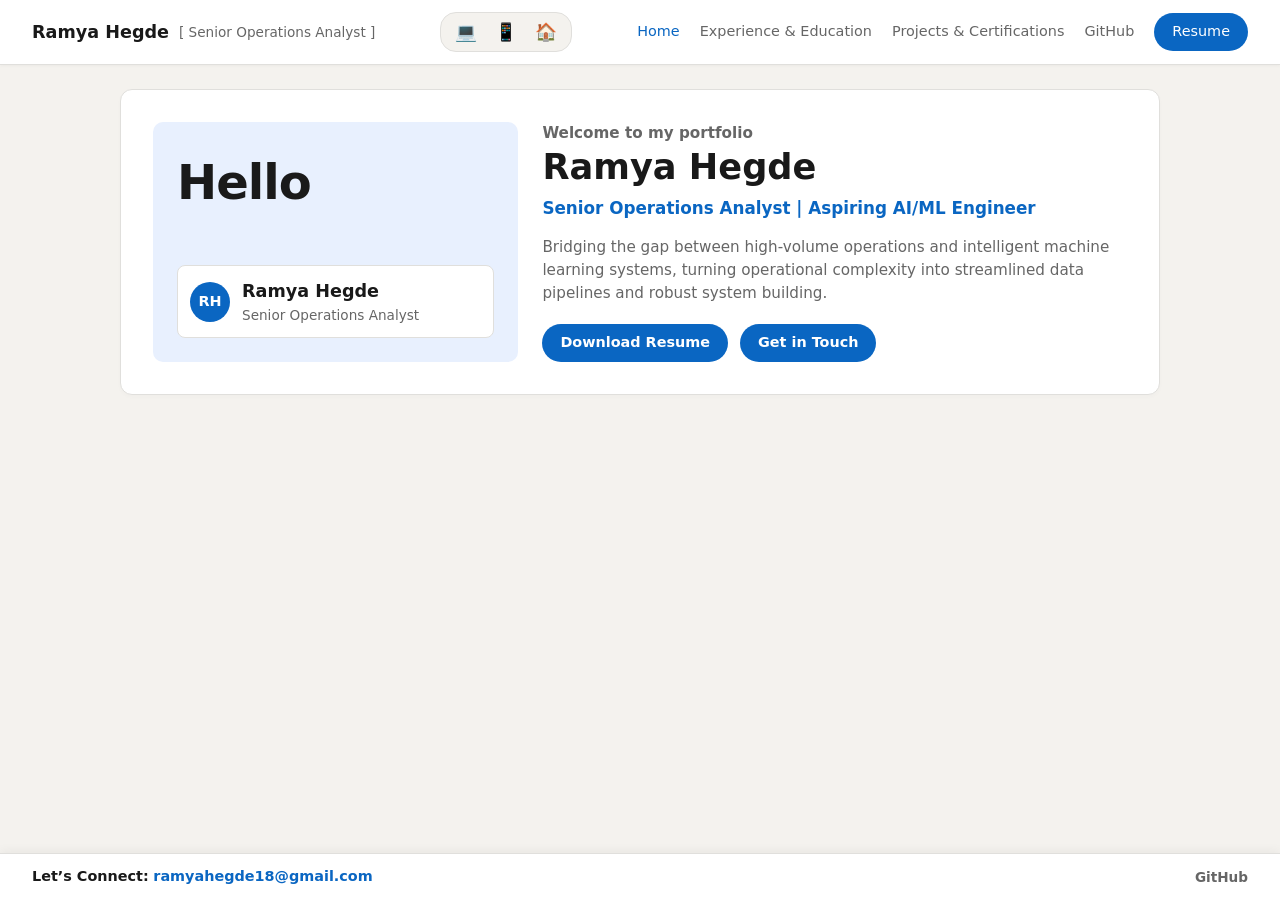
==== commit 625911af: "Update index.html" ====
--- a/index.html
+++ b/index.html
@@ -6,39 +6,37 @@
   <title>Ramya Hegde | Senior Operations Analyst & Aspiring AI/ML Engineer</title>
   <link rel="stylesheet" href="styles.css">
 </head>
-<body id="site-body">
+<body>
 
-  <!-- Top Sticky Navigation Bar -->
+  <!-- Top Navigation Bar -->
   <header class="navbar">
     <div class="nav-brand-group">
       <span style="font-weight: 700; font-size: 1.1rem;">Ramya Hegde</span>
       <span class="nav-title-tag">[ Senior Operations Analyst ]</span>
     </div>
     
-    <!-- View Mode Switchers -->
+    <!-- Top Icons: Desktop, Mobile, Home -->
     <div class="view-mode-switcher">
       <button onclick="setViewMode('desktop')" title="Desktop View" class="view-icon-btn">💻</button>
       <button onclick="setViewMode('mobile')" title="Mobile View" class="view-icon-btn">📱</button>
-      <a href="#home" title="Home" class="view-icon-btn" style="text-decoration: none;">🏠</a>
+      <a href="index.html" title="Home" class="view-icon-btn" style="text-decoration: none;">🏠</a>
     </div>
 
     <button class="mobile-menu-btn" aria-label="Toggle navigation">☰</button>
     
     <nav class="nav-links">
-      <a href="#about">About Me</a>
-      <a href="#experience">Experience</a>
-      <a href="#education">Education</a>
-      <a href="#certifications">Certifications</a>
-      <a href="projects.html">Projects</a>
+      <a href="index.html" style="color: var(--accent-color);">Home</a>
+      <a href="experience.html">Experience &amp; Education</a>
+      <a href="projects.html">Projects &amp; Certifications</a>
       <a href="https://github.com/ramyaa-hegde" target="_blank" rel="noopener">GitHub</a>
       <a href="Ramya_Hegde_Resume.pdf" target="_blank" rel="noopener" class="btn-primary">Resume</a>
     </nav>
   </header>
 
-  <div class="container" id="main-container">
+  <div class="container" id="page-container">
     
     <!-- HERO SECTION -->
-    <section id="home" class="hero-section">
+    <section class="hero-section">
       <div class="hero-left-card">
         <h1 class="hero-hello">Hello</h1>
         <div class="hero-profile-box">
@@ -55,7 +53,7 @@
         <h1 class="hero-name">Ramya Hegde</h1>
         <p class="hero-subtitle">Senior Operations Analyst | Aspiring AI/ML Engineer</p>
         
-        <p class="hero-desc" id="about">
+        <p class="hero-desc">
           Bridging the gap between high-volume operations and intelligent machine learning systems, turning operational complexity into streamlined data pipelines and robust system building.
         </p>
 
@@ -64,97 +62,6 @@
           <a href="mailto:ramyahegde18@gmail.com" class="btn-primary">Get in Touch</a>
         </div>
       </div>
-    </section>
-
-    <!-- EXPERIENCE SECTION -->
-    <section id="experience" class="section">
-      <h2>Experience</h2>
-      
-      <div class="card-item">
-        <div class="card-header-row">
-          <h3>Senior Operations Analyst</h3>
-          <span class="card-date">Jun 2023 - Present</span>
-        </div>
-        <p class="card-subtitle">First Advantage</p>
-      </div>
-
-      <div class="card-item">
-        <div class="card-header-row">
-          <h3>AI/ML Engineering Intern</h3>
-          <span class="card-date">Jul 2026 - Sep 2026</span>
-        </div>
-        <p class="card-subtitle">FlyRank AI</p>
-      </div>
-
-      <div class="card-item">
-        <div class="card-header-row">
-          <h3>Business Operations Analyst</h3>
-          <span class="card-date">Mar 2022 - May 2023</span>
-        </div>
-        <p class="card-subtitle">Dunzo</p>
-      </div>
-
-      <div class="card-item">
-        <div class="card-header-row">
-          <h3>Operational Specialist</h3>
-          <span class="card-date">Jan 2021 - Mar 2022</span>
-        </div>
-        <p class="card-subtitle">Reliance Jio</p>
-      </div>
-    </section>
-
-    <!-- EDUCATION SECTION -->
-    <section id="education" class="section">
-      <h2>Education</h2>
-      
-      <div class="card-item">
-        <div class="card-header-row">
-          <h3>B.Sc. in Data Science and Analytics</h3>
-          <span class="card-date">2025 - 2028</span>
-        </div>
-        <p class="card-subtitle">Jain University</p>
-      </div>
-
-      <div class="card-item">
-        <div class="card-header-row">
-          <h3>Diploma in Civil Engineering</h3>
-          <span class="card-date">2017 - 2020</span>
-        </div>
-        <p class="card-subtitle">Government Women's Polytechnic</p>
-      </div>
-    </section>
-
-    <!-- CERTIFICATIONS SECTION -->
-    <section id="certifications" class="section">
-      <h2>Certifications</h2>
-      
-      <div class="card-item">
-        <div class="card-header-row">
-          <h3>Machine Learning Internship Program</h3>
-          <span class="card-date">Oct 2026</span>
-        </div>
-        <p class="card-subtitle">FlyRank AI &bull; <a href="https://internship.flyrank.ai/verify" target="_blank" rel="noopener" style="color:var(--accent-color); text-decoration:none;">Verify ID: FR-D11-B55A0-891DD</a></p>
-      </div>
-
-      <div class="card-item">
-        <div class="card-header-row">
-          <h3>AI Fluency Internship Program</h3>
-          <span class="card-date">Oct 2026</span>
-        </div>
-        <p class="card-subtitle">FlyRank AI &bull; <a href="https://internship.flyrank.ai/verify" target="_blank" rel="noopener" style="color:var(--accent-color); text-decoration:none;">Verify ID: FR-D11-EC35C-51C18</a></p>
-      </div>
-    </section>
-
-    <!-- PROJECTS PREVIEW -->
-    <section id="projects" class="section">
-      <h2>Projects</h2>
-      <a href="projects.html" class="project-preview-card">
-        <div>
-          <h3>Explore Technical Projects &amp; Systems &rarr;</h3>
-          <p>Search Intelligence Scoring, Machine Learning Pipelines, and AIOps Systems.</p>
-        </div>
-        <span class="btn-outline">View Projects</span>
-      </a>
     </section>
 
   </div>
@@ -175,20 +82,20 @@
     btn.addEventListener('click', () => { nav.classList.toggle('active'); });
 
     function setViewMode(mode) {
-      const container = document.getElementById('main-container');
+      const container = document.getElementById('page-container');
       if (mode === 'mobile') {
         container.style.maxWidth = '400px';
-        container.style.margin = '0 auto';
+        container.style.margin = '24px auto';
         container.style.border = '12px solid #191919';
         container.style.borderRadius = '32px';
-        container.style.padding = '20px';
+        container.style.padding = '16px';
         container.style.background = '#ffffff';
       } else {
-        container.style.maxWidth = '1100px';
-        container.style.margin = '0 auto';
+        container.style.maxWidth = '1040px';
+        container.style.margin = '24px auto';
         container.style.border = 'none';
         container.style.borderRadius = '0';
-        container.style.padding = '40px 20px';
+        container.style.padding = '0 16px';
       }
     }
   </script>
--- a/styles.css
+++ b/styles.css
@@ -1,48 +1,52 @@
 :root {
-  --bg-color: #ffffff;
-  --text-main: #0f172a;
-  --text-muted: #475569;
-  --accent-color: #ef4444;
-  --border-color: #e2e8f0;
+  --bg-color: #f4f2ee; /* LinkedIn light background */
+  --card-bg: #ffffff;
+  --text-main: #191919;
+  --text-muted: #666666;
+  --accent-color: #0a66c2; /* LinkedIn professional blue */
+  --border-color: #e0dfdc;
 }
 
 body {
   margin: 0;
-  padding: 0 0 90px 0;
-  font-family: system-ui, -apple-system, sans-serif;
+  padding: 0 0 85px 0;
+  font-family: -apple-system, system-ui, BlinkMacSystemFont, "Segoe UI", Roboto, "Helvetica Neue", Arial, sans-serif;
   color: var(--text-main);
   background-color: var(--bg-color);
-  line-height: 1.6;
-}
-
-/* Top Sticky Navigation */
+  line-height: 1.5;
+}
+
+/* Navbar */
 .navbar {
   position: sticky;
   top: 0;
-  background: rgba(255, 255, 255, 0.95);
-  backdrop-filter: blur(8px);
+  background: var(--card-bg);
   border-bottom: 1px solid var(--border-color);
   display: flex;
   justify-content: space-between;
   align-items: center;
-  padding: 16px 40px;
+  padding: 12px 32px;
   z-index: 1000;
-}
-
-.nav-brand {
-  font-weight: 700;
-  font-size: 1.2rem;
-  color: var(--text-main);
-  text-decoration: none;
-}
-
-/* View Switcher Icons Styling */
+  box-shadow: 0 1px 3px rgba(0,0,0,0.04);
+}
+
+.nav-brand-group {
+  display: flex;
+  align-items: center;
+  gap: 10px;
+}
+
+.nav-title-tag {
+  font-size: 0.85rem;
+  color: var(--text-muted);
+}
+
 .view-mode-switcher {
   display: flex;
-  gap: 8px;
-  background: #f1f5f9;
+  gap: 6px;
+  background: var(--bg-color);
   padding: 4px 8px;
-  border-radius: 20px;
+  border-radius: 16px;
   border: 1px solid var(--border-color);
   align-items: center;
 }
@@ -55,12 +59,10 @@
   padding: 2px 6px;
   border-radius: 4px;
   transition: background 0.2s;
-  display: flex;
-  align-items: center;
 }
 
 .view-icon-btn:hover {
-  background: #e2e8f0;
+  background: #e0dfdc;
 }
 
 .nav-links {
@@ -73,239 +75,279 @@
   text-decoration: none;
   color: var(--text-muted);
   font-weight: 500;
-  font-size: 0.95rem;
+  font-size: 0.9rem;
 }
 
 .nav-links a:hover {
-  color: var(--accent-color);
+  color: var(--text-main);
 }
 
 .mobile-menu-btn {
   display: none;
   background: none;
   border: none;
-  font-size: 1.5rem;
+  font-size: 1.4rem;
   cursor: pointer;
 }
 
+/* Buttons */
 .btn-primary {
   background-color: var(--accent-color);
   color: #fff !important;
-  padding: 10px 22px;
-  border-radius: 6px;
-  font-weight: 600;
-  text-decoration: none;
-  transition: opacity 0.2s;
+  padding: 8px 18px;
+  border-radius: 20px;
+  font-weight: 600;
+  font-size: 0.9rem;
+  text-decoration: none;
+  transition: background-color 0.2s;
   display: inline-block;
   text-align: center;
 }
 
 .btn-primary:hover {
-  opacity: 0.9;
+  background-color: #004182;
 }
 
 .btn-outline {
-  border: 2px solid var(--text-main);
-  color: var(--text-main);
-  padding: 8px 18px;
-  border-radius: 6px;
-  font-weight: 600;
+  border: 1.5px solid var(--accent-color);
+  color: var(--accent-color);
+  padding: 6px 14px;
+  border-radius: 20px;
+  font-weight: 600;
+  font-size: 0.85rem;
   text-decoration: none;
   display: inline-block;
 }
 
 .btn-outline:hover {
-  background: var(--text-main);
-  color: #fff;
+  background: rgba(10, 102, 194, 0.05);
 }
 
 /* Container */
 .container {
-  max-width: 1100px;
-  margin: 0 auto;
-  padding: 40px 20px;
+  max-width: 1040px;
+  margin: 24px auto;
+  padding: 0 16px;
   transition: all 0.3s ease;
 }
 
-/* Hero Section Typography Updates */
+/* Hero Section */
 .hero-section {
   display: grid;
-  grid-template-columns: 1.2fr 0.8fr;
-  gap: 40px;
-  align-items: center;
-  padding: 20px 0 60px 0;
-  border-bottom: 1px solid var(--border-color);
+  grid-template-columns: 1fr 1.6fr;
+  gap: 24px;
+  background: var(--card-bg);
+  border: 1px solid var(--border-color);
+  border-radius: 12px;
+  padding: 32px;
+  box-shadow: 0 2px 4px rgba(0,0,0,0.02);
+  margin-bottom: 24px;
+}
+
+.hero-left-card {
+  background: #e8f0fe;
+  border-radius: 10px;
+  padding: 24px;
+  display: flex;
+  flex-direction: column;
+  justify-content: space-between;
+}
+
+.hero-hello {
+  font-size: 3rem;
+  font-weight: 800;
+  margin: 0;
+  color: #1a1a1a;
+  letter-spacing: -1px;
+}
+
+.hero-profile-box {
+  display: flex;
+  align-items: center;
+  gap: 12px;
+  background: var(--card-bg);
+  padding: 12px;
+  border-radius: 8px;
+  border: 1px solid var(--border-color);
+  margin-top: 20px;
+}
+
+.hero-avatar-placeholder {
+  width: 40px;
+  height: 40px;
+  background: var(--accent-color);
+  color: #fff;
+  border-radius: 50%;
+  display: flex;
+  align-items: center;
+  justify-content: center;
+  font-weight: 700;
+  font-size: 0.9rem;
 }
 
 .hero-welcome {
-  font-size: 1.1rem;
-  font-weight: 600;
-  color: var(--text-muted);
-  margin: 0 0 4px 0;
+  font-size: 0.95rem;
+  font-weight: 600;
+  color: var(--text-muted);
+  margin: 0 0 2px 0;
 }
 
 .hero-name {
-  font-size: 3.4rem;
-  line-height: 1.1;
-  margin: 0 0 12px 0;
-  font-weight: 800;
+  font-size: 2.2rem;
+  line-height: 1.15;
+  margin: 0 0 8px 0;
+  font-weight: 700;
   color: var(--text-main);
 }
 
 .hero-subtitle {
-  font-size: 1.2rem;
-  font-weight: 700;
+  font-size: 1.05rem;
+  font-weight: 600;
   color: var(--accent-color);
-  margin: 0 0 16px 0;
+  margin: 0 0 14px 0;
 }
 
 .hero-desc {
-  font-size: 1.05rem;
-  color: var(--text-muted);
-  margin-bottom: 28px;
-  line-height: 1.6;
-}
-
-.hero-card {
-  background: #f8fafc;
-  border: 1px solid var(--border-color);
-  border-radius: 16px;
-  padding: 30px;
-  box-shadow: 0 10px 25px -5px rgba(0,0,0,0.05);
+  font-size: 0.95rem;
+  color: var(--text-muted);
+  margin-bottom: 20px;
 }
 
 .hero-buttons {
   display: flex;
-  gap: 16px;
+  gap: 12px;
 }
 
 /* Sections */
 .section {
-  padding: 50px 0;
+  background: var(--card-bg);
+  border: 1px solid var(--border-color);
+  border-radius: 12px;
+  padding: 28px 32px;
+  margin-bottom: 24px;
+  box-shadow: 0 2px 4px rgba(0,0,0,0.02);
+}
+
+.section h2 {
+  font-size: 1.35rem;
+  margin-top: 0;
+  margin-bottom: 20px;
+  font-weight: 700;
+}
+
+.card-item {
   border-bottom: 1px solid var(--border-color);
-}
-
-.section h2 {
-  font-size: 2rem;
-  margin-bottom: 30px;
-}
-
-.timeline-item {
+  padding-bottom: 16px;
+  margin-bottom: 16px;
+}
+
+.card-item:last-child {
+  border-bottom: none;
+  padding-bottom: 0;
+  margin-bottom: 0;
+}
+
+.card-header-row {
   display: flex;
   justify-content: space-between;
   align-items: flex-start;
-  background: #f8fafc;
+}
+
+.card-item h3 {
+  margin: 0 0 2px 0;
+  font-size: 1.05rem;
+  font-weight: 600;
+}
+
+.card-subtitle {
+  margin: 0;
+  color: var(--text-muted);
+  font-size: 0.9rem;
+}
+
+.card-date {
+  font-size: 0.85rem;
+  color: var(--text-muted);
+  font-weight: 500;
+}
+
+/* Project Cards */
+.project-preview-card {
+  display: flex;
+  justify-content: space-between;
+  align-items: center;
+  background: var(--bg-color);
   border: 1px solid var(--border-color);
-  padding: 20px 24px;
-  border-radius: 10px;
-  margin-bottom: 16px;
-}
-
-.timeline-item h3 {
+  padding: 20px;
+  border-radius: 8px;
+  text-decoration: none;
+  color: inherit;
+  transition: background 0.2s;
+}
+
+.project-preview-card:hover {
+  background: #eae7df;
+}
+
+.project-preview-card h3 {
   margin: 0 0 4px 0;
-  font-size: 1.15rem;
-}
-
-.timeline-item p {
-  margin: 0;
-  color: var(--text-muted);
-}
-
-.timeline-item time {
-  font-weight: 600;
-  color: var(--text-muted);
-  font-size: 0.9rem;
-}
-
-/* Project Cards & Details */
-.project-preview-card {
-  display: flex;
-  justify-content: space-between;
-  align-items: center;
-  background: #f8fafc;
-  border: 1px solid var(--border-color);
-  padding: 24px;
-  border-radius: 12px;
-  text-decoration: none;
-  color: inherit;
-  transition: border-color 0.2s, box-shadow 0.2s;
-}
-
-.project-preview-card:hover {
-  border-color: var(--accent-color);
-  box-shadow: 0 4px 15px rgba(0,0,0,0.05);
-}
-
-.project-preview-card h3 {
-  margin: 0 0 6px 0;
   color: var(--accent-color);
+  font-size: 1rem;
 }
 
 .project-preview-card p {
   margin: 0;
   color: var(--text-muted);
-  font-size: 0.95rem;
-}
-
-.project-detail-box {
-  background: #f8fafc;
-  border: 1px solid var(--border-color);
-  padding: 30px;
+  font-size: 0.85rem;
+}
+
+.project-bullets {
+  margin: 8px 0 0 18px;
+  color: var(--text-muted);
+  font-size: 0.9rem;
+}
+
+.project-bullets li {
+  margin-bottom: 6px;
+}
+
+.badge {
+  font-size: 0.7rem;
+  font-weight: 700;
+  padding: 3px 8px;
   border-radius: 12px;
-}
-
-.project-detail-box h3 {
-  margin: 0;
-  font-size: 1.3rem;
-}
-
-.project-bullets {
-  margin: 12px 0 0 20px;
-  color: var(--text-muted);
-}
-
-.project-bullets li {
-  margin-bottom: 10px;
-  line-height: 1.6;
-}
-
-.badge {
-  font-size: 0.75rem;
-  font-weight: 700;
-  padding: 4px 10px;
-  border-radius: 20px;
   text-transform: uppercase;
 }
 
 .badge.public {
-  background: #dcfce7;
-  color: #166534;
+  background: #e1f5fe;
+  color: #0277bd;
 }
 
 .badge.progress {
-  background: #fef9c3;
-  color: #854d0e;
-}
-
-/* STATIC BOTTOM BAR */
+  background: #fff8e1;
+  color: #f57c00;
+}
+
+/* STICKY BOTTOM BAR */
 .sticky-bottom-bar {
   position: fixed;
   bottom: 0;
   left: 0;
   width: 100%;
-  background: #ffffff;
+  background: var(--card-bg);
   border-top: 1px solid var(--border-color);
-  box-shadow: 0 -4px 20px rgba(0,0,0,0.08);
+  box-shadow: 0 -2px 10px rgba(0,0,0,0.05);
   display: flex;
   justify-content: space-between;
   align-items: center;
-  padding: 14px 40px;
+  padding: 12px 32px;
   z-index: 2000;
   box-sizing: border-box;
 }
 
 .sticky-info {
-  font-size: 0.95rem;
+  font-size: 0.9rem;
 }
 
 .sticky-mail-link {
@@ -328,17 +370,17 @@
   color: var(--text-muted);
   text-decoration: none;
   font-weight: 600;
-  font-size: 0.9rem;
+  font-size: 0.85rem;
 }
 
 .sticky-link:hover {
   color: var(--accent-color);
 }
 
-/* Mobile Responsive Adjustments */
+/* Responsive */
 @media (max-width: 768px) {
   .navbar {
-    padding: 14px 20px;
+    padding: 12px 16px;
   }
   .mobile-menu-btn {
     display: block;
@@ -350,35 +392,28 @@
     top: 100%;
     left: 0;
     width: 100%;
-    background: #ffffff;
+    background: var(--card-bg);
     border-bottom: 1px solid var(--border-color);
-    padding: 20px;
-    box-shadow: 0 10px 15px rgba(0,0,0,0.05);
+    padding: 16px;
+    box-shadow: 0 4px 6px rgba(0,0,0,0.05);
   }
   .nav-links.active {
     display: flex;
   }
   .hero-section {
     grid-template-columns: 1fr;
-    gap: 30px;
-    padding-top: 10px;
-  }
-  .hero-name {
-    font-size: 2.5rem;
-  }
-  .timeline-item {
+    padding: 20px;
+  }
+  .card-header-row {
     flex-direction: column;
-    gap: 6px;
+    gap: 2px;
   }
   .project-preview-card {
     flex-direction: column;
     align-items: flex-start;
-    gap: 16px;
+    gap: 12px;
   }
   .sticky-bottom-bar {
-    padding: 12px 16px;
-  }
-  .sticky-info {
-    font-size: 0.85rem;
-  }
-}
+    padding: 10px 16px;
+  }
+}
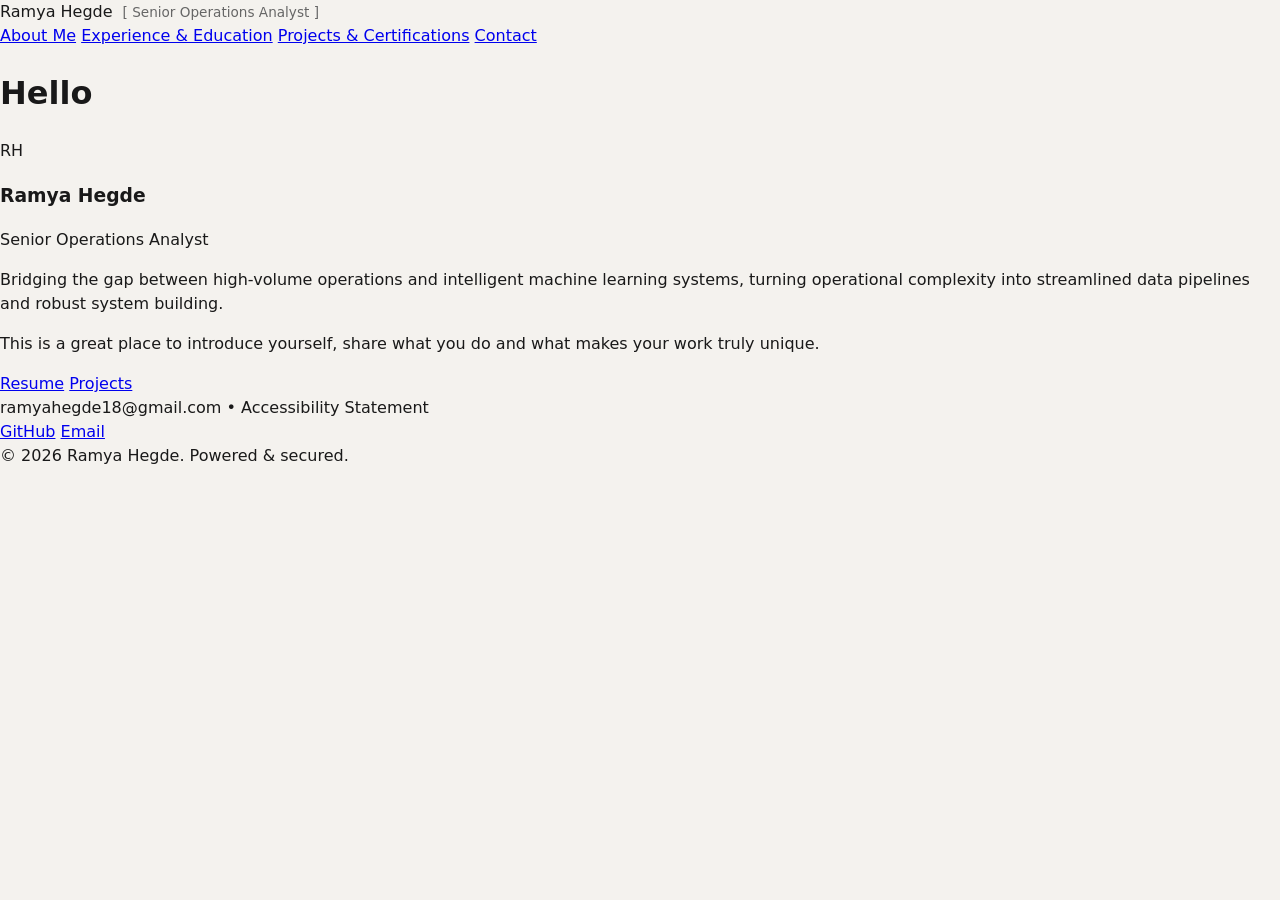
==== commit 0fd69d71: "Update index.html" ====
--- a/index.html
+++ b/index.html
@@ -6,98 +6,74 @@
   <title>Ramya Hegde | Senior Operations Analyst & Aspiring AI/ML Engineer</title>
   <link rel="stylesheet" href="styles.css">
 </head>
-<body>
+<body class="fixed-screen-body">
 
-  <!-- Top Navigation Bar -->
-  <header class="navbar">
+  <!-- Top Dark Header Bar (Clearly Distinct) -->
+  <header class="navbar-dark">
     <div class="nav-brand-group">
-      <span style="font-weight: 700; font-size: 1.1rem;">Ramya Hegde</span>
+      <span class="nav-brand-name">Ramya Hegde</span>
       <span class="nav-title-tag">[ Senior Operations Analyst ]</span>
     </div>
     
-    <!-- Top Icons: Desktop, Mobile, Home -->
-    <div class="view-mode-switcher">
-      <button onclick="setViewMode('desktop')" title="Desktop View" class="view-icon-btn">💻</button>
-      <button onclick="setViewMode('mobile')" title="Mobile View" class="view-icon-btn">📱</button>
-      <a href="index.html" title="Home" class="view-icon-btn" style="text-decoration: none;">🏠</a>
-    </div>
-
-    <button class="mobile-menu-btn" aria-label="Toggle navigation">☰</button>
-    
-    <nav class="nav-links">
-      <a href="index.html" style="color: var(--accent-color);">Home</a>
+    <nav class="nav-links-top">
+      <a href="index.html" class="active-link">About Me</a>
       <a href="experience.html">Experience &amp; Education</a>
       <a href="projects.html">Projects &amp; Certifications</a>
-      <a href="https://github.com/ramyaa-hegde" target="_blank" rel="noopener">GitHub</a>
-      <a href="Ramya_Hegde_Resume.pdf" target="_blank" rel="noopener" class="btn-primary">Resume</a>
+      <a href="mailto:ramyahegde18@gmail.com">Contact</a>
     </nav>
   </header>
 
-  <div class="container" id="page-container">
-    
-    <!-- HERO SECTION -->
-    <section class="hero-section">
-      <div class="hero-left-card">
-        <h1 class="hero-hello">Hello</h1>
-        <div class="hero-profile-box">
-          <div class="hero-avatar-placeholder">RH</div>
+  <!-- Main Screen Container (No Scrolling) -->
+  <main class="single-viewport-container">
+    <div class="hero-card-layout">
+      
+      <!-- Left Purple Box with "Hello" and Profile Box -->
+      <div class="hero-left-box">
+        <h1 class="hero-hello-text">Hello</h1>
+        
+        <div class="profile-card-mini">
+          <div class="avatar-circle">RH</div>
           <div>
-            <h2 style="margin:0; font-size: 1.1rem;">Ramya Hegde</h2>
-            <p style="margin:0; color:var(--text-muted); font-size: 0.85rem;">Senior Operations Analyst</p>
+            <h3 class="profile-mini-name">Ramya Hegde</h3>
+            <p class="profile-mini-title">Senior Operations Analyst</p>
           </div>
         </div>
       </div>
       
-      <div class="hero-right-content">
-        <p class="hero-welcome">Welcome to my portfolio</p>
-        <h1 class="hero-name">Ramya Hegde</h1>
-        <p class="hero-subtitle">Senior Operations Analyst | Aspiring AI/ML Engineer</p>
-        
-        <p class="hero-desc">
+      <!-- Right Content Box matching sample typography -->
+      <div class="hero-right-box">
+        <p class="intro-paragraph">
           Bridging the gap between high-volume operations and intelligent machine learning systems, turning operational complexity into streamlined data pipelines and robust system building.
         </p>
 
-        <div class="hero-buttons">
-          <a href="Ramya_Hegde_Resume.pdf" target="_blank" rel="noopener" class="btn-primary">Download Resume</a>
-          <a href="mailto:ramyahegde18@gmail.com" class="btn-primary">Get in Touch</a>
+        <p class="intro-paragraph secondary-desc">
+          This is a great place to introduce yourself, share what you do and what makes your work truly unique.
+        </p>
+
+        <div class="hero-action-buttons">
+          <a href="Ramya_Hegde_Resume.pdf" target="_blank" rel="noopener" class="btn-pill-dark">Resume</a>
+          <a href="projects.html" class="btn-pill-light">Projects</a>
         </div>
       </div>
-    </section>
 
-  </div>
+    </div>
+  </main>
 
-  <!-- STICKY BOTTOM BAR -->
-  <footer class="sticky-bottom-bar">
-    <div class="sticky-info">
-      <span><strong>Let’s Connect:</strong> <a href="mailto:ramyahegde18@gmail.com" class="sticky-mail-link">ramyahegde18@gmail.com</a></span>
+  <!-- Distinct Dark Footer Bar -->
+  <footer class="footer-dark">
+    <div class="footer-left">
+      <span>ramyahegde18@gmail.com</span>
+      <span>&bull;</span>
+      <span>Accessibility Statement</span>
     </div>
-    <div class="sticky-actions">
-      <a href="https://github.com/ramyaa-hegde" target="_blank" rel="noopener" class="sticky-link">GitHub</a>
+    <div class="footer-center">
+      <a href="https://github.com/ramyaa-hegde" target="_blank" rel="noopener">GitHub</a>
+      <a href="mailto:ramyahegde18@gmail.com">Email</a>
+    </div>
+    <div class="footer-right">
+      &copy; 2026 Ramya Hegde. Powered &amp; secured.
     </div>
   </footer>
 
-  <script>
-    const btn = document.querySelector('.mobile-menu-btn');
-    const nav = document.querySelector('.nav-links');
-    btn.addEventListener('click', () => { nav.classList.toggle('active'); });
-
-    function setViewMode(mode) {
-      const container = document.getElementById('page-container');
-      if (mode === 'mobile') {
-        container.style.maxWidth = '400px';
-        container.style.margin = '24px auto';
-        container.style.border = '12px solid #191919';
-        container.style.borderRadius = '32px';
-        container.style.padding = '16px';
-        container.style.background = '#ffffff';
-      } else {
-        container.style.maxWidth = '1040px';
-        container.style.margin = '24px auto';
-        container.style.border = 'none';
-        container.style.borderRadius = '0';
-        container.style.padding = '0 16px';
-      }
-    }
-  </script>
 </body>
 </html>
--- a/styles.css
+++ b/styles.css
@@ -1,16 +1,16 @@
 :root {
-  --bg-color: #f4f2ee; /* LinkedIn light background */
+  --bg-color: #f4f2ee;
   --card-bg: #ffffff;
   --text-main: #191919;
   --text-muted: #666666;
-  --accent-color: #0a66c2; /* LinkedIn professional blue */
+  --accent-color: #0a66c2;
   --border-color: #e0dfdc;
 }
 
 body {
   margin: 0;
   padding: 0 0 85px 0;
-  font-family: -apple-system, system-ui, BlinkMacSystemFont, "Segoe UI", Roboto, "Helvetica Neue", Arial, sans-serif;
+  font-family: -apple-system, system-ui, BlinkMacSystemFont, "Segoe UI", Roboto, sans-serif;
   color: var(--text-main);
   background-color: var(--bg-color);
   line-height: 1.5;
@@ -108,21 +108,6 @@
   background-color: #004182;
 }
 
-.btn-outline {
-  border: 1.5px solid var(--accent-color);
-  color: var(--accent-color);
-  padding: 6px 14px;
-  border-radius: 20px;
-  font-weight: 600;
-  font-size: 0.85rem;
-  text-decoration: none;
-  display: inline-block;
-}
-
-.btn-outline:hover {
-  background: rgba(10, 102, 194, 0.05);
-}
-
 /* Container */
 .container {
   max-width: 1040px;
@@ -141,7 +126,6 @@
   border-radius: 12px;
   padding: 32px;
   box-shadow: 0 2px 4px rgba(0,0,0,0.02);
-  margin-bottom: 24px;
 }
 
 .hero-left-card {
@@ -269,36 +253,6 @@
   font-size: 0.85rem;
   color: var(--text-muted);
   font-weight: 500;
-}
-
-/* Project Cards */
-.project-preview-card {
-  display: flex;
-  justify-content: space-between;
-  align-items: center;
-  background: var(--bg-color);
-  border: 1px solid var(--border-color);
-  padding: 20px;
-  border-radius: 8px;
-  text-decoration: none;
-  color: inherit;
-  transition: background 0.2s;
-}
-
-.project-preview-card:hover {
-  background: #eae7df;
-}
-
-.project-preview-card h3 {
-  margin: 0 0 4px 0;
-  color: var(--accent-color);
-  font-size: 1rem;
-}
-
-.project-preview-card p {
-  margin: 0;
-  color: var(--text-muted);
-  font-size: 0.85rem;
 }
 
 .project-bullets {
@@ -408,11 +362,6 @@
     flex-direction: column;
     gap: 2px;
   }
-  .project-preview-card {
-    flex-direction: column;
-    align-items: flex-start;
-    gap: 12px;
-  }
   .sticky-bottom-bar {
     padding: 10px 16px;
   }
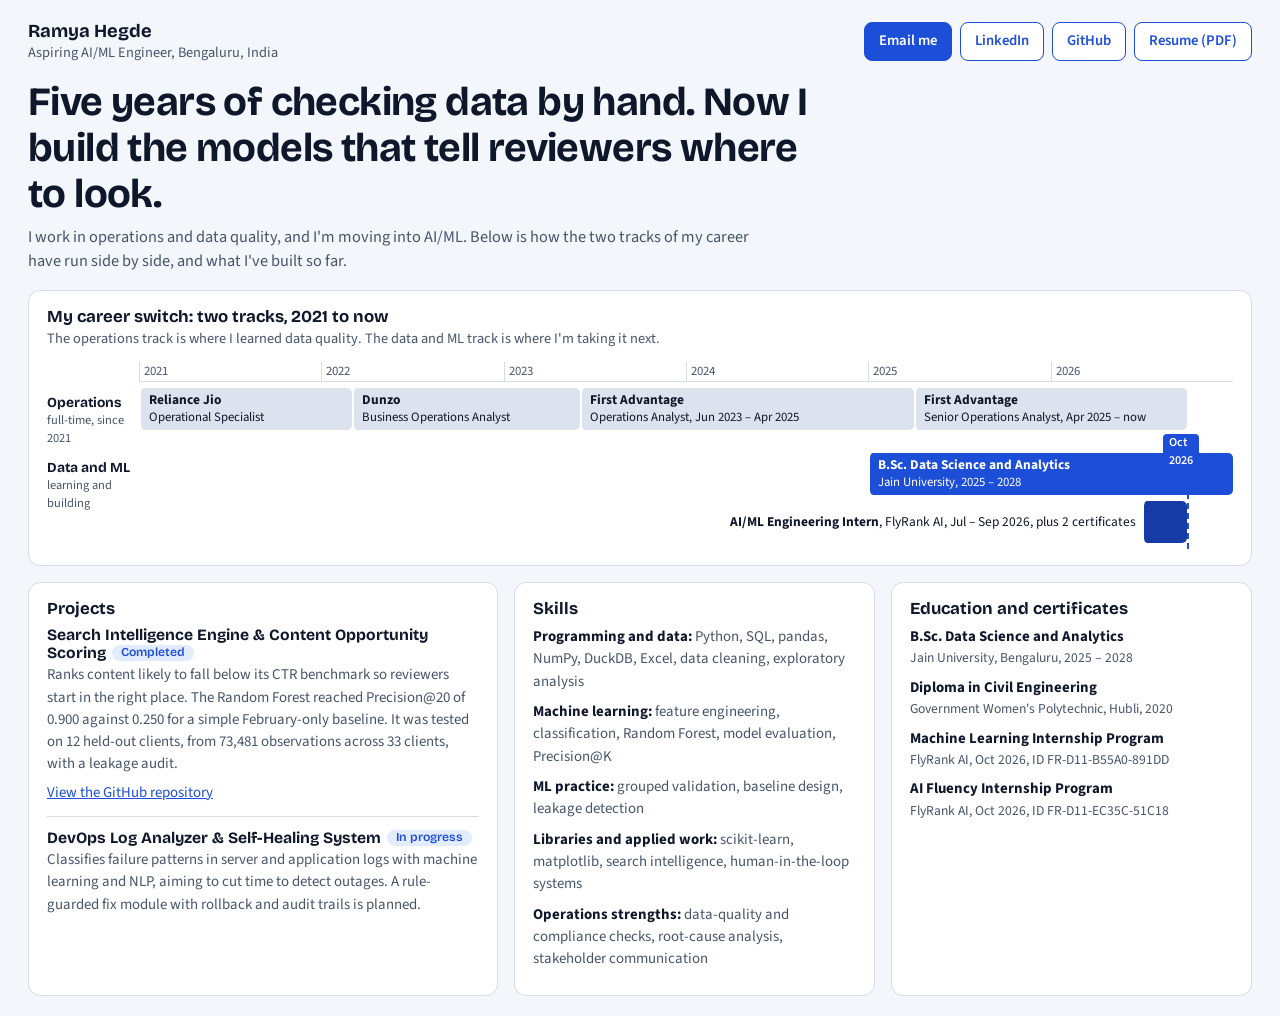
==== commit 17ad8165: "Update index.html" ====
--- a/index.html
+++ b/index.html
@@ -1,79 +1,174 @@
-<!doctype html>
+<!DOCTYPE html>
 <html lang="en">
 <head>
-  <meta charset="utf-8">
-  <meta name="viewport" content="width=device-width, initial-scale=1">
-  <title>Ramya Hegde | Senior Operations Analyst & Aspiring AI/ML Engineer</title>
-  <link rel="stylesheet" href="styles.css">
+<meta charset="utf-8">
+<meta name="viewport" content="width=device-width, initial-scale=1">
+<meta name="color-scheme" content="light">
+<title>Ramya Hegde | Aspiring AI/ML Engineer</title>
+<meta name="description" content="Ramya Hegde: operations analyst moving into AI/ML. Leakage-aware machine learning, Python, SQL, human-in-the-loop systems.">
+<link rel="icon" href="data:image/svg+xml,<svg xmlns='http://www.w3.org/2000/svg' viewBox='0 0 100 100'><rect width='100' height='100' rx='22' fill='%231D4ED8'/><text x='50' y='68' font-size='56' text-anchor='middle' fill='white' font-family='Arial' font-weight='700'>R</text></svg>">
+<link rel="preconnect" href="https://fonts.googleapis.com">
+<link rel="preconnect" href="https://fonts.gstatic.com" crossorigin>
+<link href="https://fonts.googleapis.com/css2?family=Bricolage+Grotesque:opsz,wght@12..96,500;12..96,700&family=Source+Sans+3:wght@400;600&display=swap" rel="stylesheet">
+<style>
+:root{
+  color-scheme:light;
+  --bg:#F3F6FB; --card:#FFFFFF; --ink:#0F172A; --muted:#475569; --line:#D5DDE9;
+  --blue:#1D4ED8; --blue-soft:#E3ECFD; --ops:#DCE3EE;
+  --head:"Bricolage Grotesque","Segoe UI",Arial,sans-serif;
+  --text:"Source Sans 3","Segoe UI",Arial,sans-serif;
+}
+*{box-sizing:border-box}
+html,body{margin:0}
+body{background:var(--bg);color:var(--ink);font:400 15px/1.5 var(--text);min-height:100vh}
+a{color:var(--blue)}
+a:focus-visible{outline:3px solid var(--blue);outline-offset:2px;border-radius:4px}
+h1,h2,h3{font-family:var(--head);margin:0;line-height:1.15}
+.page{max-width:1280px;min-height:100vh;margin:0 auto;padding:20px 28px;display:flex;flex-direction:column;gap:16px}
+
+/* top */
+.top{display:flex;justify-content:space-between;align-items:center;gap:16px;flex-wrap:wrap}
+.name{font:700 1.15rem var(--head)}
+.name span{display:block;font:400 .9rem var(--text);color:var(--muted)}
+.links{display:flex;flex-wrap:wrap;gap:8px}
+.links a{padding:7px 14px;border:1.5px solid var(--blue);border-radius:8px;font-weight:600;font-size:.92rem;text-decoration:none;background:var(--card)}
+.links a.p{background:var(--blue);color:#fff}
+.links a:hover{background:var(--blue-soft)}
+.links a.p:hover{background:var(--blue);filter:brightness(1.1)}
+.hero h1{font-size:clamp(1.6rem,3.2vw,2.5rem);letter-spacing:-.015em;max-width:30ch}
+.hero p{color:var(--muted);max-width:92ch;margin:8px 0 0;font-size:1.02rem}
+
+/* timeline */
+.panel{background:var(--card);border:1px solid var(--line);border-radius:12px;padding:16px 18px}
+.panel>h2{font-size:1.05rem;margin-bottom:2px}
+.panel>.sub{color:var(--muted);font-size:.9rem;margin:0 0 12px}
+.tl{display:grid;grid-template-columns:92px 1fr;row-gap:6px;align-items:start;position:relative}
+.lbl{font:700 .86rem var(--head);padding-top:6px}
+.lbl small{display:block;font:400 .78rem var(--text);color:var(--muted)}
+.axis,.track{position:relative}
+.axis{height:20px;border-bottom:1px solid var(--line)}
+.axis i{position:absolute;top:0;font-style:normal;font-size:.8rem;color:var(--muted);padding-left:4px;border-left:1px solid var(--line);height:20px}
+.row{position:relative;height:42px;margin-bottom:6px}
+.bar{position:absolute;top:0;bottom:0;left:var(--l);width:var(--w);padding:4px 8px;font-size:.8rem;line-height:1.25;background:var(--ops);border-left:2px solid #fff;border-radius:5px;overflow:hidden}
+.bar b{display:block;font-size:.84rem}
+.bar.ml{background:var(--blue);color:#fff}
+.bar.ml.alt{background:#173BA6}
+.bar.tiny{overflow:visible;padding:0}
+.bar .out{position:absolute;right:calc(100% + 8px);top:50%;transform:translateY(-50%);color:var(--ink);white-space:nowrap;font-size:.84rem;text-align:right}
+.now{position:absolute;top:0;bottom:0;left:var(--l);border-left:2px dashed var(--blue);pointer-events:none}
+.now em{position:absolute;top:-19px;left:-26px;font-style:normal;font-weight:600;font-size:.76rem;background:var(--blue);color:#fff;border-radius:4px;padding:0 6px}
+
+/* bottom */
+.cols{display:grid;grid-template-columns:1.3fr 1fr 1fr;gap:16px;flex:1}
+.cols h2{font-size:1.05rem;margin-bottom:8px}
+.cols h3{font-size:.98rem;margin-bottom:2px}
+.cols p{margin:0 0 6px;color:var(--muted);font-size:.93rem}
+.proj+.proj{margin-top:12px;padding-top:12px;border-top:1px solid var(--line)}
+.tag{display:inline-block;font-size:.76rem;font-weight:600;background:var(--blue-soft);color:var(--blue);border-radius:99px;padding:1px 9px;margin-left:6px;vertical-align:2px}
+.sk p{margin:0 0 8px}.sk b,.ed b{color:var(--ink)}
+.ed p{margin:0 0 8px}
+.ed small{display:block;color:var(--muted);font-size:.85rem}
+
+@media (max-width:1000px){
+  .cols{grid-template-columns:1fr}
+}
+@media (max-width:860px){
+  .page{padding:16px}
+  .tl{grid-template-columns:1fr}
+  .axis,.now{display:none}
+  .lbl{padding:8px 0 2px}
+  .row{height:auto;display:flex;flex-direction:column;gap:4px;margin:0 0 4px}
+  .bar{position:static;width:auto;padding:6px 10px;border-left:0}
+  .bar.tiny{padding:6px 10px;overflow:hidden}
+  .bar .out{position:static;transform:none;color:inherit;white-space:normal;text-align:left}
+}
+</style>
 </head>
-<body class="fixed-screen-body">
+<body>
+<div class="page">
 
-  <!-- Top Dark Header Bar (Clearly Distinct) -->
-  <header class="navbar-dark">
-    <div class="nav-brand-group">
-      <span class="nav-brand-name">Ramya Hegde</span>
-      <span class="nav-title-tag">[ Senior Operations Analyst ]</span>
-    </div>
-    
-    <nav class="nav-links-top">
-      <a href="index.html" class="active-link">About Me</a>
-      <a href="experience.html">Experience &amp; Education</a>
-      <a href="projects.html">Projects &amp; Certifications</a>
-      <a href="mailto:ramyahegde18@gmail.com">Contact</a>
+  <header class="top">
+    <div class="name">Ramya Hegde<span>Aspiring AI/ML Engineer, Bengaluru, India</span></div>
+    <nav class="links" aria-label="Contact links">
+      <a class="p" href="mailto:ramyahegde18@gmail.com">Email me</a>
+      <a href="https://linkedin.com/in/ramyaahegde">LinkedIn</a>
+      <a href="https://github.com/ramyaa-hegde/ramyaa-hegde">GitHub</a>
+      <a href="Ramya_Hegde_Resume.pdf">Resume (PDF)</a>
     </nav>
   </header>
 
-  <!-- Main Screen Container (No Scrolling) -->
-  <main class="single-viewport-container">
-    <div class="hero-card-layout">
-      
-      <!-- Left Purple Box with "Hello" and Profile Box -->
-      <div class="hero-left-box">
-        <h1 class="hero-hello-text">Hello</h1>
-        
-        <div class="profile-card-mini">
-          <div class="avatar-circle">RH</div>
-          <div>
-            <h3 class="profile-mini-name">Ramya Hegde</h3>
-            <p class="profile-mini-title">Senior Operations Analyst</p>
-          </div>
-        </div>
+  <section class="hero">
+    <h1>Five years of checking data by hand. Now I build the models that tell reviewers where to look.</h1>
+    <p>I work in operations and data quality, and I'm moving into AI/ML. Below is how the two tracks of my career have run side by side, and what I've built so far.</p>
+  </section>
+
+  <section class="panel" aria-labelledby="tl-h">
+    <h2 id="tl-h">My career switch: two tracks, 2021 to now</h2>
+    <p class="sub">The operations track is where I learned data quality. The data and ML track is where I'm taking it next.</p>
+    <div class="tl">
+      <div></div>
+      <div class="axis" aria-hidden="true">
+        <i style="left:0%">2021</i><i style="left:16.67%">2022</i><i style="left:33.33%">2023</i>
+        <i style="left:50%">2024</i><i style="left:66.67%">2025</i><i style="left:83.33%">2026</i>
       </div>
-      
-      <!-- Right Content Box matching sample typography -->
-      <div class="hero-right-box">
-        <p class="intro-paragraph">
-          Bridging the gap between high-volume operations and intelligent machine learning systems, turning operational complexity into streamlined data pipelines and robust system building.
-        </p>
 
-        <p class="intro-paragraph secondary-desc">
-          This is a great place to introduce yourself, share what you do and what makes your work truly unique.
-        </p>
-
-        <div class="hero-action-buttons">
-          <a href="Ramya_Hegde_Resume.pdf" target="_blank" rel="noopener" class="btn-pill-dark">Resume</a>
-          <a href="projects.html" class="btn-pill-light">Projects</a>
+      <div class="lbl">Operations<small>full-time, since 2021</small></div>
+      <div class="track">
+        <div class="row">
+          <div class="bar" style="--l:0%;--w:19.44%"><b>Reliance Jio</b>Operational Specialist</div>
+          <div class="bar" style="--l:19.44%;--w:20.83%"><b>Dunzo</b>Business Operations Analyst</div>
+          <div class="bar" style="--l:40.28%;--w:30.56%"><b>First Advantage</b>Operations Analyst, Jun 2023 – Apr 2025</div>
+          <div class="bar" style="--l:70.83%;--w:25%"><b>First Advantage</b>Senior Operations Analyst, Apr 2025 – now</div>
         </div>
       </div>
 
+      <div class="lbl">Data and ML<small>learning and building</small></div>
+      <div class="track">
+        <div class="row">
+          <div class="bar ml" style="--l:66.67%;--w:33.33%"><b>B.Sc. Data Science and Analytics</b>Jain University, 2025 – 2028</div>
+        </div>
+        <div class="row">
+          <div class="bar ml alt tiny" style="--l:91.67%;--w:4.17%" title="AI/ML Engineering Intern, FlyRank AI, Jul to Sep 2026">
+            <span class="out"><b style="display:inline">AI/ML Engineering Intern</b>, FlyRank AI, Jul – Sep 2026, plus 2 certificates</span>
+          </div>
+        </div>
+        <div class="now" style="--l:95.83%"><em>Oct 2026</em></div>
+      </div>
     </div>
-  </main>
+  </section>
 
-  <!-- Distinct Dark Footer Bar -->
-  <footer class="footer-dark">
-    <div class="footer-left">
-      <span>ramyahegde18@gmail.com</span>
-      <span>&bull;</span>
-      <span>Accessibility Statement</span>
-    </div>
-    <div class="footer-center">
-      <a href="https://github.com/ramyaa-hegde" target="_blank" rel="noopener">GitHub</a>
-      <a href="mailto:ramyahegde18@gmail.com">Email</a>
-    </div>
-    <div class="footer-right">
-      &copy; 2026 Ramya Hegde. Powered &amp; secured.
-    </div>
-  </footer>
+  <div class="cols">
+    <section class="panel" aria-labelledby="pr-h">
+      <h2 id="pr-h">Projects</h2>
+      <div class="proj">
+        <h3>Search Intelligence Engine &amp; Content Opportunity Scoring<span class="tag">Completed</span></h3>
+        <p>Ranks content likely to fall below its CTR benchmark so reviewers start in the right place. The Random Forest reached Precision@20 of 0.900 against 0.250 for a simple February-only baseline. It was tested on 12 held-out clients, from 73,481 observations across 33 clients, with a leakage audit.</p>
+        <p><a href="https://github.com/ramyaa-hegde/flyrank-ml-internship-tasks">View the GitHub repository</a></p>
+      </div>
+      <div class="proj">
+        <h3>DevOps Log Analyzer &amp; Self-Healing System<span class="tag">In progress</span></h3>
+        <p>Classifies failure patterns in server and application logs with machine learning and NLP, aiming to cut time to detect outages. A rule-guarded fix module with rollback and audit trails is planned.</p>
+      </div>
+    </section>
 
+    <section class="panel sk" aria-labelledby="sk-h">
+      <h2 id="sk-h">Skills</h2>
+      <p><b>Programming and data:</b> Python, SQL, pandas, NumPy, DuckDB, Excel, data cleaning, exploratory analysis</p>
+      <p><b>Machine learning:</b> feature engineering, classification, Random Forest, model evaluation, Precision@K</p>
+      <p><b>ML practice:</b> grouped validation, baseline design, leakage detection</p>
+      <p><b>Libraries and applied work:</b> scikit-learn, matplotlib, search intelligence, human-in-the-loop systems</p>
+      <p><b>Operations strengths:</b> data-quality and compliance checks, root-cause analysis, stakeholder communication</p>
+    </section>
+
+    <section class="panel ed" aria-labelledby="ed-h">
+      <h2 id="ed-h">Education and certificates</h2>
+      <p><b>B.Sc. Data Science and Analytics</b><small>Jain University, Bengaluru, 2025 – 2028</small></p>
+      <p><b>Diploma in Civil Engineering</b><small>Government Women's Polytechnic, Hubli, 2020</small></p>
+      <p><b>Machine Learning Internship Program</b><small>FlyRank AI, Oct 2026, ID FR-D11-B55A0-891DD</small></p>
+      <p><b>AI Fluency Internship Program</b><small>FlyRank AI, Oct 2026, ID FR-D11-EC35C-51C18</small></p>
+    </section>
+  </div>
+
+</div>
 </body>
 </html>
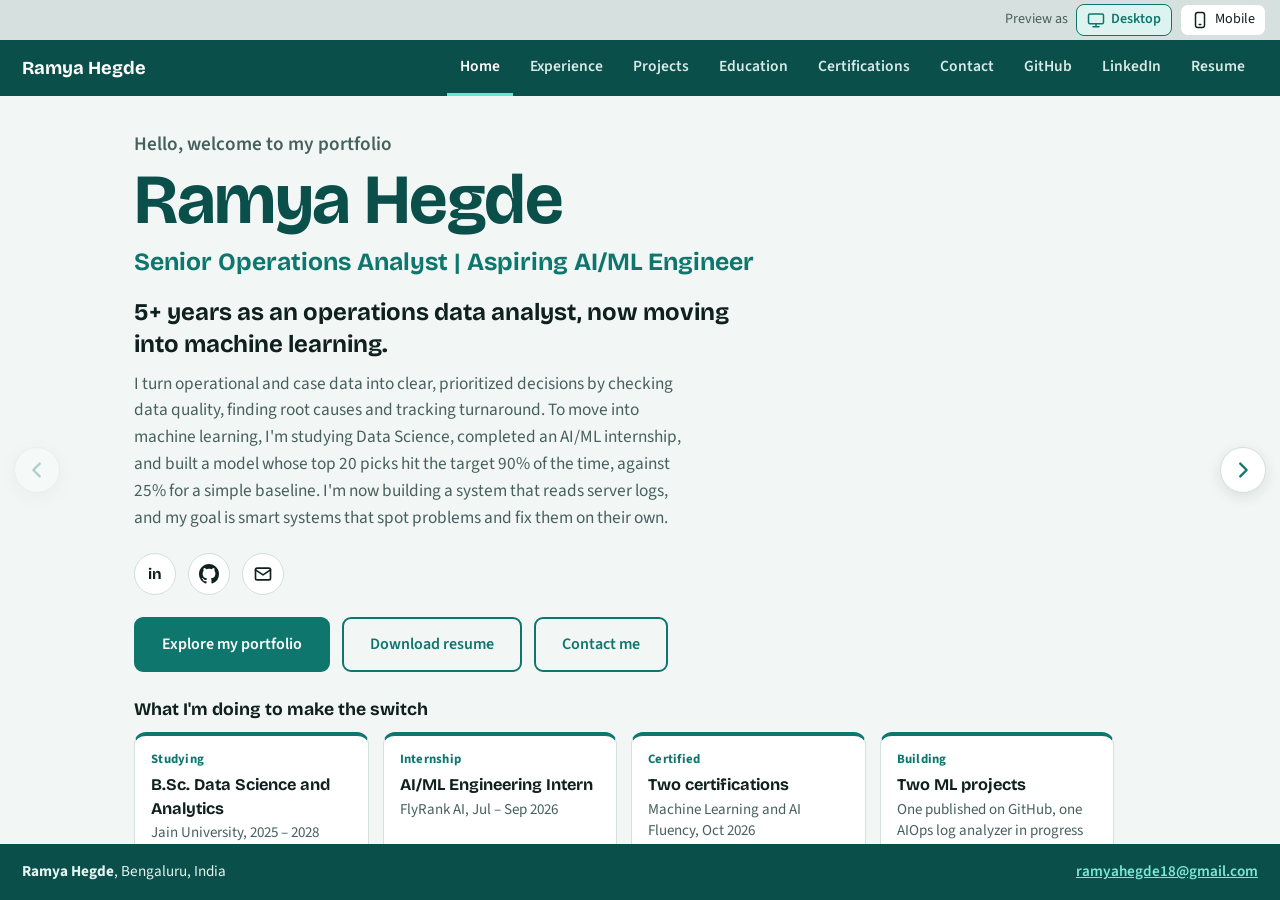
==== commit 3823f218: "Add files via upload" ====
--- a/index.html
+++ b/index.html
@@ -1,174 +1,410 @@
-<!DOCTYPE html>
-<html lang="en">
-<head>
-<meta charset="utf-8">
-<meta name="viewport" content="width=device-width, initial-scale=1">
-<meta name="color-scheme" content="light">
-<title>Ramya Hegde | Aspiring AI/ML Engineer</title>
-<meta name="description" content="Ramya Hegde: operations analyst moving into AI/ML. Leakage-aware machine learning, Python, SQL, human-in-the-loop systems.">
-<link rel="icon" href="data:image/svg+xml,<svg xmlns='http://www.w3.org/2000/svg' viewBox='0 0 100 100'><rect width='100' height='100' rx='22' fill='%231D4ED8'/><text x='50' y='68' font-size='56' text-anchor='middle' fill='white' font-family='Arial' font-weight='700'>R</text></svg>">
-<link rel="preconnect" href="https://fonts.googleapis.com">
-<link rel="preconnect" href="https://fonts.gstatic.com" crossorigin>
-<link href="https://fonts.googleapis.com/css2?family=Bricolage+Grotesque:opsz,wght@12..96,500;12..96,700&family=Source+Sans+3:wght@400;600&display=swap" rel="stylesheet">
-<style>
-:root{
-  color-scheme:light;
-  --bg:#F3F6FB; --card:#FFFFFF; --ink:#0F172A; --muted:#475569; --line:#D5DDE9;
-  --blue:#1D4ED8; --blue-soft:#E3ECFD; --ops:#DCE3EE;
-  --head:"Bricolage Grotesque","Segoe UI",Arial,sans-serif;
-  --text:"Source Sans 3","Segoe UI",Arial,sans-serif;
-}
-*{box-sizing:border-box}
-html,body{margin:0}
-body{background:var(--bg);color:var(--ink);font:400 15px/1.5 var(--text);min-height:100vh}
-a{color:var(--blue)}
-a:focus-visible{outline:3px solid var(--blue);outline-offset:2px;border-radius:4px}
-h1,h2,h3{font-family:var(--head);margin:0;line-height:1.15}
-.page{max-width:1280px;min-height:100vh;margin:0 auto;padding:20px 28px;display:flex;flex-direction:column;gap:16px}
-
-/* top */
-.top{display:flex;justify-content:space-between;align-items:center;gap:16px;flex-wrap:wrap}
-.name{font:700 1.15rem var(--head)}
-.name span{display:block;font:400 .9rem var(--text);color:var(--muted)}
-.links{display:flex;flex-wrap:wrap;gap:8px}
-.links a{padding:7px 14px;border:1.5px solid var(--blue);border-radius:8px;font-weight:600;font-size:.92rem;text-decoration:none;background:var(--card)}
-.links a.p{background:var(--blue);color:#fff}
-.links a:hover{background:var(--blue-soft)}
-.links a.p:hover{background:var(--blue);filter:brightness(1.1)}
-.hero h1{font-size:clamp(1.6rem,3.2vw,2.5rem);letter-spacing:-.015em;max-width:30ch}
-.hero p{color:var(--muted);max-width:92ch;margin:8px 0 0;font-size:1.02rem}
-
-/* timeline */
-.panel{background:var(--card);border:1px solid var(--line);border-radius:12px;padding:16px 18px}
-.panel>h2{font-size:1.05rem;margin-bottom:2px}
-.panel>.sub{color:var(--muted);font-size:.9rem;margin:0 0 12px}
-.tl{display:grid;grid-template-columns:92px 1fr;row-gap:6px;align-items:start;position:relative}
-.lbl{font:700 .86rem var(--head);padding-top:6px}
-.lbl small{display:block;font:400 .78rem var(--text);color:var(--muted)}
-.axis,.track{position:relative}
-.axis{height:20px;border-bottom:1px solid var(--line)}
-.axis i{position:absolute;top:0;font-style:normal;font-size:.8rem;color:var(--muted);padding-left:4px;border-left:1px solid var(--line);height:20px}
-.row{position:relative;height:42px;margin-bottom:6px}
-.bar{position:absolute;top:0;bottom:0;left:var(--l);width:var(--w);padding:4px 8px;font-size:.8rem;line-height:1.25;background:var(--ops);border-left:2px solid #fff;border-radius:5px;overflow:hidden}
-.bar b{display:block;font-size:.84rem}
-.bar.ml{background:var(--blue);color:#fff}
-.bar.ml.alt{background:#173BA6}
-.bar.tiny{overflow:visible;padding:0}
-.bar .out{position:absolute;right:calc(100% + 8px);top:50%;transform:translateY(-50%);color:var(--ink);white-space:nowrap;font-size:.84rem;text-align:right}
-.now{position:absolute;top:0;bottom:0;left:var(--l);border-left:2px dashed var(--blue);pointer-events:none}
-.now em{position:absolute;top:-19px;left:-26px;font-style:normal;font-weight:600;font-size:.76rem;background:var(--blue);color:#fff;border-radius:4px;padding:0 6px}
-
-/* bottom */
-.cols{display:grid;grid-template-columns:1.3fr 1fr 1fr;gap:16px;flex:1}
-.cols h2{font-size:1.05rem;margin-bottom:8px}
-.cols h3{font-size:.98rem;margin-bottom:2px}
-.cols p{margin:0 0 6px;color:var(--muted);font-size:.93rem}
-.proj+.proj{margin-top:12px;padding-top:12px;border-top:1px solid var(--line)}
-.tag{display:inline-block;font-size:.76rem;font-weight:600;background:var(--blue-soft);color:var(--blue);border-radius:99px;padding:1px 9px;margin-left:6px;vertical-align:2px}
-.sk p{margin:0 0 8px}.sk b,.ed b{color:var(--ink)}
-.ed p{margin:0 0 8px}
-.ed small{display:block;color:var(--muted);font-size:.85rem}
-
-@media (max-width:1000px){
-  .cols{grid-template-columns:1fr}
-}
-@media (max-width:860px){
-  .page{padding:16px}
-  .tl{grid-template-columns:1fr}
-  .axis,.now{display:none}
-  .lbl{padding:8px 0 2px}
-  .row{height:auto;display:flex;flex-direction:column;gap:4px;margin:0 0 4px}
-  .bar{position:static;width:auto;padding:6px 10px;border-left:0}
-  .bar.tiny{padding:6px 10px;overflow:hidden}
-  .bar .out{position:static;transform:none;color:inherit;white-space:normal;text-align:left}
-}
-</style>
-</head>
-<body>
-<div class="page">
-
-  <header class="top">
-    <div class="name">Ramya Hegde<span>Aspiring AI/ML Engineer, Bengaluru, India</span></div>
-    <nav class="links" aria-label="Contact links">
-      <a class="p" href="mailto:ramyahegde18@gmail.com">Email me</a>
-      <a href="https://linkedin.com/in/ramyaahegde">LinkedIn</a>
-      <a href="https://github.com/ramyaa-hegde/ramyaa-hegde">GitHub</a>
-      <a href="Ramya_Hegde_Resume.pdf">Resume (PDF)</a>
-    </nav>
-  </header>
-
-  <section class="hero">
-    <h1>Five years of checking data by hand. Now I build the models that tell reviewers where to look.</h1>
-    <p>I work in operations and data quality, and I'm moving into AI/ML. Below is how the two tracks of my career have run side by side, and what I've built so far.</p>
-  </section>
-
-  <section class="panel" aria-labelledby="tl-h">
-    <h2 id="tl-h">My career switch: two tracks, 2021 to now</h2>
-    <p class="sub">The operations track is where I learned data quality. The data and ML track is where I'm taking it next.</p>
-    <div class="tl">
-      <div></div>
-      <div class="axis" aria-hidden="true">
-        <i style="left:0%">2021</i><i style="left:16.67%">2022</i><i style="left:33.33%">2023</i>
-        <i style="left:50%">2024</i><i style="left:66.67%">2025</i><i style="left:83.33%">2026</i>
-      </div>
-
-      <div class="lbl">Operations<small>full-time, since 2021</small></div>
-      <div class="track">
-        <div class="row">
-          <div class="bar" style="--l:0%;--w:19.44%"><b>Reliance Jio</b>Operational Specialist</div>
-          <div class="bar" style="--l:19.44%;--w:20.83%"><b>Dunzo</b>Business Operations Analyst</div>
-          <div class="bar" style="--l:40.28%;--w:30.56%"><b>First Advantage</b>Operations Analyst, Jun 2023 – Apr 2025</div>
-          <div class="bar" style="--l:70.83%;--w:25%"><b>First Advantage</b>Senior Operations Analyst, Apr 2025 – now</div>
-        </div>
-      </div>
-
-      <div class="lbl">Data and ML<small>learning and building</small></div>
-      <div class="track">
-        <div class="row">
-          <div class="bar ml" style="--l:66.67%;--w:33.33%"><b>B.Sc. Data Science and Analytics</b>Jain University, 2025 – 2028</div>
-        </div>
-        <div class="row">
-          <div class="bar ml alt tiny" style="--l:91.67%;--w:4.17%" title="AI/ML Engineering Intern, FlyRank AI, Jul to Sep 2026">
-            <span class="out"><b style="display:inline">AI/ML Engineering Intern</b>, FlyRank AI, Jul – Sep 2026, plus 2 certificates</span>
-          </div>
-        </div>
-        <div class="now" style="--l:95.83%"><em>Oct 2026</em></div>
-      </div>
-    </div>
-  </section>
-
-  <div class="cols">
-    <section class="panel" aria-labelledby="pr-h">
-      <h2 id="pr-h">Projects</h2>
-      <div class="proj">
-        <h3>Search Intelligence Engine &amp; Content Opportunity Scoring<span class="tag">Completed</span></h3>
-        <p>Ranks content likely to fall below its CTR benchmark so reviewers start in the right place. The Random Forest reached Precision@20 of 0.900 against 0.250 for a simple February-only baseline. It was tested on 12 held-out clients, from 73,481 observations across 33 clients, with a leakage audit.</p>
-        <p><a href="https://github.com/ramyaa-hegde/flyrank-ml-internship-tasks">View the GitHub repository</a></p>
-      </div>
-      <div class="proj">
-        <h3>DevOps Log Analyzer &amp; Self-Healing System<span class="tag">In progress</span></h3>
-        <p>Classifies failure patterns in server and application logs with machine learning and NLP, aiming to cut time to detect outages. A rule-guarded fix module with rollback and audit trails is planned.</p>
-      </div>
-    </section>
-
-    <section class="panel sk" aria-labelledby="sk-h">
-      <h2 id="sk-h">Skills</h2>
-      <p><b>Programming and data:</b> Python, SQL, pandas, NumPy, DuckDB, Excel, data cleaning, exploratory analysis</p>
-      <p><b>Machine learning:</b> feature engineering, classification, Random Forest, model evaluation, Precision@K</p>
-      <p><b>ML practice:</b> grouped validation, baseline design, leakage detection</p>
-      <p><b>Libraries and applied work:</b> scikit-learn, matplotlib, search intelligence, human-in-the-loop systems</p>
-      <p><b>Operations strengths:</b> data-quality and compliance checks, root-cause analysis, stakeholder communication</p>
-    </section>
-
-    <section class="panel ed" aria-labelledby="ed-h">
-      <h2 id="ed-h">Education and certificates</h2>
-      <p><b>B.Sc. Data Science and Analytics</b><small>Jain University, Bengaluru, 2025 – 2028</small></p>
-      <p><b>Diploma in Civil Engineering</b><small>Government Women's Polytechnic, Hubli, 2020</small></p>
-      <p><b>Machine Learning Internship Program</b><small>FlyRank AI, Oct 2026, ID FR-D11-B55A0-891DD</small></p>
-      <p><b>AI Fluency Internship Program</b><small>FlyRank AI, Oct 2026, ID FR-D11-EC35C-51C18</small></p>
-    </section>
-  </div>
-
-</div>
-</body>
-</html>
+<!DOCTYPE html>
+<html lang="en">
+<head>
+<meta charset="utf-8">
+<meta name="viewport" content="width=device-width, initial-scale=1">
+<meta name="color-scheme" content="light">
+<title>Ramya Hegde | Aspiring AI/ML Engineer</title>
+<meta name="description" content="Ramya Hegde: operations data analyst with 5+ years of experience, moving into machine learning. AI/ML internship, certifications and public ML projects.">
+<link rel="icon" href="data:image/svg+xml,<svg xmlns='http://www.w3.org/2000/svg' viewBox='0 0 100 100'><rect width='100' height='100' rx='22' fill='%230B4F4A'/><text x='50' y='68' font-size='56' text-anchor='middle' fill='white' font-family='Arial' font-weight='700'>R</text></svg>">
+<link rel="preconnect" href="https://fonts.googleapis.com">
+<link rel="preconnect" href="https://fonts.gstatic.com" crossorigin>
+<link href="https://fonts.googleapis.com/css2?family=Bricolage+Grotesque:opsz,wght@12..96,500;12..96,700&family=Source+Sans+3:wght@400;600&display=swap" rel="stylesheet">
+<style>
+:root{
+  color-scheme:light;
+  --bg:#F2F7F6; --card:#FFFFFF; --ink:#10201E; --muted:#47605C; --line:#D3E0DD; --bar:#0B4F4A;
+  --accent:#0F766E; --accent-soft:#DDF3EF; --desk:#D6E0DE;
+  --head:"Bricolage Grotesque","Segoe UI",Arial,sans-serif;
+  --text:"Source Sans 3","Segoe UI",Arial,sans-serif;
+}
+*{box-sizing:border-box}
+html,body{margin:0;height:100%}
+body{display:flex;flex-direction:column;background:var(--desk);color:var(--ink);font:400 16px/1.55 var(--text)}
+a{color:var(--accent)}
+:focus-visible{outline:3px solid var(--accent);outline-offset:2px;border-radius:6px}
+h1,h2,h3{font-family:var(--head);margin:0;line-height:1.15}
+button{font:inherit;cursor:pointer}
+
+/* preview switcher */
+.viewbar{flex:none;height:40px;display:flex;align-items:center;justify-content:flex-end;gap:8px;padding:0 14px;font-size:.88rem;color:var(--muted)}
+.viewbar button{display:inline-flex;align-items:center;gap:6px;padding:4px 10px;border:1.5px solid var(--line);border-radius:8px;background:var(--card);color:var(--ink)}
+.viewbar button[aria-pressed=true]{border-color:var(--accent);background:var(--accent-soft);color:var(--accent);font-weight:600}
+.viewbar svg{width:18px;height:18px}
+.stage{flex:1;min-height:0;display:flex;justify-content:center;align-items:stretch}
+.shell[data-view=mobile] .stage{align-items:center;padding:0 0 14px}
+.shell[data-view=mobile] .app{width:390px;height:min(820px,calc(100vh - 54px));border:10px solid var(--ink);border-radius:34px;box-shadow:0 18px 50px rgba(27,26,25,.28)}
+.shell{display:flex;flex-direction:column;flex:1;min-height:0}
+
+/* app */
+.app{width:100%;container:app/inline-size;display:grid;grid-template-rows:auto 1fr auto;background:var(--bg);overflow:hidden}
+.top{display:flex;align-items:center;justify-content:space-between;gap:12px;height:56px;padding:0 22px;background:var(--bar);color:#fff}
+.brand{font:700 1.15rem var(--head);white-space:nowrap;color:#fff}
+.tabs{display:flex;gap:4px;overflow-x:auto;scrollbar-width:none}
+.tabs::-webkit-scrollbar{display:none}
+.tabs button,.tabs a{white-space:nowrap;padding:8px 13px;border:0;border-bottom:3px solid transparent;background:none;color:#D5EBE7;font-weight:600;font-size:.97rem;text-decoration:none;border-radius:8px 8px 0 0}
+.tabs button:hover,.tabs a:hover{color:#fff}
+.tabs button[aria-selected=true]{color:#fff;border-bottom-color:#5EEAD4}
+.top :focus-visible,.bottom :focus-visible{outline-color:#5EEAD4}
+.tabs{align-self:stretch}
+.tabs button,.tabs a{display:flex;align-items:center}
+
+main{position:relative;min-height:0}
+.scroller{height:100%;overflow-y:auto}
+.page{padding:34px 84px 40px;max-width:1180px;margin:0 auto}
+.page[hidden]{display:none}
+.arrow{position:absolute;top:50%;transform:translateY(-50%);z-index:3;width:46px;height:46px;border-radius:50%;border:1.5px solid var(--line);background:var(--card);color:var(--accent);display:grid;place-items:center;box-shadow:0 4px 14px rgba(27,26,25,.1)}
+.arrow:hover:not(:disabled){background:var(--accent);color:#fff;border-color:var(--accent)}
+.arrow:disabled{opacity:.3;cursor:default}
+.arrow svg{width:22px;height:22px}
+#prev{left:14px}#next{right:14px}
+
+.bottom{display:flex;align-items:center;justify-content:space-between;flex-wrap:nowrap;gap:12px;height:56px;padding:0 22px;background:var(--bar);color:#E3F4F1;font-size:.95rem;white-space:nowrap}
+.bottom a{color:#7EE8D8;font-weight:600}
+
+/* home */
+.hello{color:var(--muted);font-size:1.2rem;font-weight:600}
+.role{font:700 clamp(2.4rem,8cqw,4.4rem)/1.05 var(--head);color:var(--bar);letter-spacing:-.02em;margin:4px 0 8px}
+.who{font:700 clamp(1.05rem,3.2cqw,1.55rem)/1.3 var(--head);color:var(--accent);margin:0 0 18px}
+.intro{max-width:62ch;color:var(--muted);font-size:1.08rem;margin:0 0 22px}
+.icons{display:flex;gap:12px;margin-bottom:22px}
+.icons a{width:42px;height:42px;border-radius:50%;border:1.5px solid var(--line);background:var(--card);display:grid;place-items:center;color:var(--ink);text-decoration:none;font:700 .95rem var(--head)}
+.icons a:hover{border-color:var(--accent);color:var(--accent)}
+.icons svg{width:20px;height:20px}
+.lead{font:700 clamp(1.15rem,3.4cqw,1.5rem)/1.35 var(--head);color:var(--ink);max-width:40ch;margin:0 0 10px}
+.cta{display:flex;flex-wrap:wrap;gap:12px;margin-bottom:26px}
+.btn{display:inline-block;padding:13px 26px;border-radius:9px;border:2px solid var(--accent);font-weight:600;text-decoration:none;color:var(--accent);background:transparent}
+.btn.fill{background:var(--accent);color:#fff}
+.btn:hover{filter:brightness(.92)}
+.closing{max-width:860px;margin:0 auto;background:var(--bar);color:#fff;border-radius:16px;padding:40px 36px;text-align:center}
+.closing h2{font-size:clamp(1.6rem,4.6cqw,2.2rem);color:#fff;margin-bottom:14px}
+.closing p{margin:0 auto;max-width:60ch;color:#D5EBE7;font-size:1.05rem}
+.closing .endbtns{justify-content:center;margin-top:24px}
+.closing :focus-visible{outline-color:#5EEAD4}
+.thanks{margin-top:30px;padding-top:24px;border-top:1px solid rgba(255,255,255,.25)}
+.thanks h3{font-size:1.25rem;color:#7EE8D8;margin-bottom:4px}
+.thanks p{font-size:1rem}
+.reach{max-width:860px;margin:18px auto 0;display:grid;grid-template-columns:repeat(3,1fr);gap:14px}
+.reach .card{display:block;text-decoration:none;color:var(--muted);font-size:.92rem;padding:14px 16px;overflow-wrap:anywhere}
+.reach .card b{display:block;color:var(--ink);font-family:var(--head);margin-bottom:2px}
+.reach .card:hover{border-color:var(--accent)}
+.endbtns{display:flex;flex-wrap:wrap;gap:10px}
+.btn.light{background:#fff;color:var(--bar);border-color:#fff}
+.btn.ghost{color:#fff;border-color:#fff}
+.steps-h{font-size:1.1rem;margin:28px 0 12px}
+.moves{display:grid;grid-template-columns:repeat(4,1fr);gap:14px;max-width:980px;margin:0;padding:0;list-style:none}
+.moves li{background:var(--card);border:1px solid var(--line);border-top:4px solid var(--accent);border-radius:12px;padding:14px 16px;font-size:.94rem;line-height:1.45;color:var(--muted)}
+.moves b{display:block;color:var(--ink);font-family:var(--head);font-size:1.02rem;margin-bottom:2px}
+.moves small{display:block;color:var(--accent);font-weight:700;font-size:.8rem;letter-spacing:.02em;margin-bottom:4px}
+
+/* shared */
+.title{font-size:clamp(1.7rem,4.6cqw,2.3rem);margin-bottom:4px}
+.sub{color:var(--muted);margin:0 0 22px;max-width:70ch}
+.grid{display:grid;grid-template-columns:1fr 1fr;gap:18px}
+.card{background:var(--card);border:1px solid var(--line);border-radius:12px;padding:20px 22px}
+.card.main{border-top:4px solid var(--accent)}
+.card h3{font-size:1.18rem}
+.meta{color:var(--muted);font-size:.93rem;margin:2px 0 10px}
+.meta strong{color:var(--ink)}
+.card ul{margin:8px 0 0;padding-left:19px}
+.card li{margin-bottom:5px;font-size:.97rem}
+.tag{display:inline-block;font-size:.78rem;font-weight:600;background:var(--accent-soft);color:var(--accent);border-radius:99px;padding:1px 10px;vertical-align:3px;margin-left:6px}
+.stack{margin:12px 0 0;color:var(--muted);font-size:.92rem}
+.three{grid-template-columns:repeat(3,1fr)}
+.card h2{font-size:1.1rem;margin-bottom:10px;color:var(--accent)}
+.item{margin-bottom:12px}.item b{display:block}.item small{color:var(--muted);font-size:.9rem}
+.skill{margin:0 0 9px;font-size:.96rem}
+.idrow{display:flex;align-items:center;flex-wrap:wrap;gap:8px;margin-top:5px}
+.idrow code{font:600 .85rem ui-monospace,Consolas,monospace;background:var(--accent-soft);color:var(--bar);padding:3px 9px;border-radius:6px;user-select:all}
+.copy{border:1.5px solid var(--line);background:var(--card);color:var(--accent);border-radius:6px;padding:2px 10px;font-size:.82rem;font-weight:600}
+.copy:hover{border-color:var(--accent)}
+.verify{margin-top:6px;padding:14px;background:var(--accent-soft);border-radius:10px;font-size:.92rem;line-height:1.45}
+.verify.wide{margin-top:18px;max-width:640px}
+.verify .btn{padding:8px 16px;font-size:.9rem;margin:10px 0 6px}
+.verify small{display:block;color:var(--muted)}
+.moves a{display:inline-block;margin-top:6px;font-weight:600}
+
+@container app (max-width:900px){
+  .page{padding:26px 64px 34px}
+  .grid,.three,.reach{grid-template-columns:1fr}
+  .moves{grid-template-columns:1fr 1fr}
+}
+@container app (max-width:560px){
+  .brand{font-size:.95rem}
+  .top,.bottom{height:52px;padding:0 12px}
+  .tabs button,.tabs a{padding:8px 10px;font-size:.92rem}
+  .page{padding:20px 50px 28px}
+  .closing{padding:28px 20px}
+  .moves{grid-template-columns:1fr}
+  .card{padding:16px}
+  .arrow{width:38px;height:38px}
+  .arrow svg{width:18px;height:18px}
+  #prev{left:6px}#next{right:6px}
+  .bottom{font-size:.88rem}
+  .hide-n{display:none}
+}
+@media (max-width:700px){.viewbar{display:none}}
+@media (prefers-reduced-motion:no-preference){.arrow{transition:background .15s,color .15s}}
+</style>
+</head>
+<body>
+<div class="shell" id="shell" data-view="desktop">
+
+  <div class="viewbar" role="group" aria-label="Preview size">
+    <span>Preview as</span>
+    <button type="button" data-view="desktop" aria-pressed="true" title="Desktop view">
+      <svg viewBox="0 0 24 24" fill="none" stroke="currentColor" stroke-width="2" stroke-linecap="round" stroke-linejoin="round" aria-hidden="true"><rect x="2" y="4" width="20" height="13" rx="2"/><path d="M8 21h8M12 17v4"/></svg>Desktop
+    </button>
+    <button type="button" data-view="mobile" aria-pressed="false" title="Mobile view">
+      <svg viewBox="0 0 24 24" fill="none" stroke="currentColor" stroke-width="2" stroke-linecap="round" stroke-linejoin="round" aria-hidden="true"><rect x="6" y="2" width="12" height="20" rx="3"/><path d="M11 18h2"/></svg>Mobile
+    </button>
+  </div>
+
+  <div class="stage">
+  <div class="app">
+
+    <header class="top">
+      <div class="brand">Ramya Hegde</div>
+      <nav class="tabs" aria-label="Pages">
+        <button type="button" data-go="0" aria-selected="true">Home</button>
+        <button type="button" data-go="1" aria-selected="false">Experience</button>
+        <button type="button" data-go="2" aria-selected="false">Projects</button>
+        <button type="button" data-go="3" aria-selected="false">Education</button>
+        <button type="button" data-go="4" aria-selected="false">Certifications</button>
+        <button type="button" data-go="5" aria-selected="false">Contact</button>
+        <a class="ext" href="https://github.com/ramyaa-hegde/ramyaa-hegde" target="_blank" rel="noopener">GitHub</a>
+        <a class="ext" href="https://linkedin.com/in/ramyaahegde" target="_blank" rel="noopener">LinkedIn</a>
+        <a class="ext" href="Ramya_Hegde_Resume.pdf" target="_blank" rel="noopener">Resume</a>
+      </nav>
+    </header>
+
+    <main>
+      <button class="arrow" id="prev" type="button" aria-label="Previous page"><svg viewBox="0 0 24 24" fill="none" stroke="currentColor" stroke-width="2.5" stroke-linecap="round" stroke-linejoin="round"><path d="M15 5l-7 7 7 7"/></svg></button>
+      <button class="arrow" id="next" type="button" aria-label="Next page"><svg viewBox="0 0 24 24" fill="none" stroke="currentColor" stroke-width="2.5" stroke-linecap="round" stroke-linejoin="round"><path d="M9 5l7 7-7 7"/></svg></button>
+
+      <div class="scroller" id="scroller">
+
+        <!-- 1 HOME -->
+        <section class="page" id="home" aria-label="Home">
+          <div class="hello">Hello, welcome to my portfolio</div>
+          <h1 class="role">Ramya Hegde</h1>
+          <div class="who">Senior Operations Analyst | Aspiring AI/ML Engineer</div>
+          <p class="lead">5+ years as an operations data analyst, now moving into machine learning.</p>
+          <p class="intro">I turn operational and case data into clear, prioritized decisions by checking data quality, finding root causes and tracking turnaround. To move into machine learning, I'm studying Data Science, completed an AI/ML internship, and built a model whose top 20 picks hit the target 90% of the time, against 25% for a simple baseline. I'm now building a system that reads server logs, and my goal is smart systems that spot problems and fix them on their own.</p>
+          <div class="icons">
+            <a href="https://linkedin.com/in/ramyaahegde" target="_blank" rel="noopener" aria-label="LinkedIn">in</a>
+            <a href="https://github.com/ramyaa-hegde/ramyaa-hegde" target="_blank" rel="noopener" aria-label="GitHub"><svg viewBox="0 0 16 16" fill="currentColor"><path d="M8 0C3.58 0 0 3.58 0 8c0 3.54 2.29 6.53 5.47 7.59.4.07.55-.17.55-.38 0-.19-.01-.82-.01-1.49-2.01.37-2.53-.49-2.69-.94-.09-.23-.48-.94-.82-1.13-.28-.15-.68-.52-.01-.53.63-.01 1.08.58 1.23.82.72 1.21 1.87.87 2.33.66.07-.52.28-.87.51-1.07-1.78-.2-3.64-.89-3.64-3.95 0-.87.31-1.59.82-2.15-.08-.2-.36-1.02.08-2.12 0 0 .67-.21 2.2.82.64-.18 1.32-.27 2-.27.68 0 1.36.09 2 .27 1.53-1.04 2.2-.82 2.2-.82.44 1.1.16 1.92.08 2.12.51.56.82 1.27.82 2.15 0 3.07-1.87 3.75-3.65 3.95.29.25.54.73.54 1.48 0 1.07-.01 1.93-.01 2.2 0 .21.15.46.55.38A8.013 8.013 0 0016 8c0-4.42-3.58-8-8-8z"/></svg></a>
+            <a href="mailto:ramyahegde18@gmail.com" aria-label="Email"><svg viewBox="0 0 24 24" fill="none" stroke="currentColor" stroke-width="2" stroke-linecap="round" stroke-linejoin="round"><rect x="3" y="5" width="18" height="14" rx="2"/><path d="M3 7l9 6 9-6"/></svg></a>
+          </div>
+          <div class="cta">
+            <button class="btn fill" id="explore" type="button">Explore my portfolio</button>
+            <a class="btn" href="Ramya_Hegde_Resume.pdf" target="_blank" rel="noopener" download>Download resume</a>
+            <a class="btn" href="mailto:ramyahegde18@gmail.com">Contact me</a>
+          </div>
+          <h2 class="steps-h">What I'm doing to make the switch</h2>
+          <ul class="moves">
+            <li><small>Studying</small><b>B.Sc. Data Science and Analytics</b>Jain University, 2025 – 2028</li>
+            <li><small>Internship</small><b>AI/ML Engineering Intern</b>FlyRank AI, Jul – Sep 2026</li>
+            <li><small>Certified</small><b>Two certifications</b>Machine Learning and AI Fluency, Oct 2026<br><a href="#certifications" data-page="certifications">Verify online</a></li>
+            <li><small>Building</small><b>Two ML projects</b>One published on GitHub, one AIOps log analyzer in progress</li>
+          </ul>
+        </section>
+
+        <!-- 2 EXPERIENCE -->
+        <section class="page" id="experience" aria-label="Experience" hidden>
+          <h2 class="title">Experience</h2>
+          <p class="sub">What I have worked on, from customer operations to data analysis to machine learning.</p>
+          <div class="grid">
+            <article class="card main">
+              <h3>First Advantage Global Operating Centre</h3>
+              <div class="meta"><strong>Senior Operations Analyst</strong>, Apr 2025 – Present<br><strong>Operations Analyst</strong>, Jun 2023 – Apr 2025</div>
+              <ul>
+                <li>Analyze criminal background-verification case data, about 180–200 cases per day across 20+ clients, checking records against compliance criteria and surfacing discrepancies before decisions are made.</li>
+                <li>Extract the open-case report, clean and filter the data, and build pivot summaries and BI views of pending cases by client response status, giving the team a clear picture of what is waiting and why.</li>
+                <li>Rank pending cases by priority from that analysis and share the ranked list with teammates, so effort goes to the cases that matter most and the 90% within-24-hours turnaround target stays on track.</li>
+                <li>Monitor turnaround and exceptions against the target and flag gaps to clients and internal teams.</li>
+                <li>Investigate recurring discrepancies to find the root cause, and turn the findings into clear documentation requirements for clients to support process improvement.</li>
+                <li>Maintain structured trackers that serve as a reliable source of case data for quality reviews and follow-up decisions.</li>
+              </ul>
+            </article>
+            <article class="card main">
+              <h3>FlyRank AI</h3>
+              <div class="meta"><strong>AI/ML Engineering Intern</strong>, Jul 2026 – Sep 2026<br>AI/ML &amp; AI Fluency Internship Program</div>
+              <ul>
+                <li>Developed an end-to-end search-intelligence pipeline to prioritize content for manual CTR review.</li>
+                <li>Constructed a modelling dataset of 73,481 eligible client-content observations across 33 pseudonymized clients, and evaluated a Random Forest on a grouped holdout of 12 clients with zero client overlap.</li>
+                <li>Achieved Precision@20 of 0.900 versus 0.250 for a transparent February-only baseline on the held-out population, and completed validation and feature-leakage audits.</li>
+                <li>Completed training and practical work across both the Machine Learning and AI Fluency programs.</li>
+                <li>Translated model outputs into a human-review action framework and published reproducible notebooks, aggregate validation charts, public-safe summaries and a technical capstone paper.</li>
+              </ul>
+            </article>
+            <article class="card">
+              <h3>Dunzo Digital Pvt Ltd</h3>
+              <div class="meta"><strong>Business Operations Analyst</strong>, Mar 2022 – May 2023</div>
+              <ul>
+                <li>Analyzed customers' refund history to identify refund and billing issues and recurring patterns.</li>
+                <li>Investigated billing, refund and account issues across customer, delivery-partner and merchant workflows using structured case review and root-cause analysis.</li>
+                <li>Coordinated with delivery-partner, merchant-support and internal teams to document outcomes, escalate exceptions and identify recurring process gaps.</li>
+              </ul>
+            </article>
+            <article class="card">
+              <h3>Reliance Jio Infocomm</h3>
+              <div class="meta"><strong>Operational Specialist</strong>, Jan 2021 – Mar 2022</div>
+              <ul>
+                <li>Resolved network, billing, account and SIM-activation queries through structured troubleshooting, system checks and clear customer communication.</li>
+                <li>Maintained accurate interaction records, followed escalation procedures and identified recurring service issues requiring technical or back-office support.</li>
+              </ul>
+            </article>
+          </div>
+        </section>
+
+        <!-- 3 PROJECTS -->
+        <section class="page" id="projects" aria-label="Projects" hidden>
+          <h2 class="title">Projects</h2>
+          <p class="sub">One finished and public, one in progress.</p>
+          <div class="grid">
+            <article class="card main">
+              <h3>Search Intelligence Engine &amp; Content Opportunity Scoring<span class="tag">Completed</span></h3>
+              <div class="meta">Public project on GitHub</div>
+              <ul>
+                <li>Tested whether February search and engagement signals could prioritize content likely to fall below the CTR benchmark in March better than a transparent February-only baseline.</li>
+                <li>Built a grouped-validation pipeline, ran a leakage audit, and converted model scores into a human-review framework with monitoring and retraining triggers.</li>
+                <li>The Random Forest achieved Precision@20 of 0.900 versus 0.250 for the baseline; published the research paper, notebooks, charts and public-safe summaries.</li>
+              </ul>
+              <p style="margin:14px 0 0"><a class="btn fill" href="https://github.com/ramyaa-hegde/flyrank-ml-internship-tasks" target="_blank" rel="noopener">View on GitHub</a></p>
+            </article>
+            <article class="card main">
+              <h3>Autonomous AI-Driven DevOps Log Analyzer &amp; Self-Healing System<span class="tag">In progress</span></h3>
+              <div class="meta">AIOps</div>
+              <ul>
+                <li>Designing an AIOps system that parses real-time server and application logs and classifies failure patterns using machine learning and NLP.</li>
+                <li>Building feature extraction and supervised classification models to detect and categorize error types, aiming to reduce mean-time-to-detection (MTTD) during outages.</li>
+                <li>Planning a rule-guarded remediation module with rollback, audit trails and a real-time monitoring dashboard.</li>
+              </ul>
+            </article>
+          </div>
+        </section>
+
+        <!-- 4 EDUCATION -->
+        <section class="page" id="education" aria-label="Education and certifications" hidden>
+          <h2 class="title">Education and skills</h2>
+          <p class="sub">Formal study, and the skills I bring to data and AI/ML work.</p>
+          <div class="grid">
+            <article class="card main">
+              <h2>Education</h2>
+              <div class="item"><b>B.Sc. Data Science and Analytics</b>Jain University, Bengaluru<br><small>2025 – 2028</small></div>
+              <div class="item"><b>Diploma in Civil Engineering</b>Government Women's Polytechnic, Hubli<br><small>Completed 2020</small></div>
+            </article>
+            <article class="card main">
+              <h2>Skills</h2>
+              <p class="skill"><b>Data analysis and BI:</b> SQL, Excel (filters, pivot tables), Power BI, Tableau, data cleaning, exploratory analysis</p>
+              <p class="skill"><b>Programming:</b> Python, pandas, NumPy, DuckDB</p>
+              <p class="skill"><b>Machine learning:</b> feature engineering, classification, Random Forest, model evaluation, Precision@K, grouped validation, baseline design, leakage detection</p>
+              <p class="skill"><b>Libraries and applied work:</b> scikit-learn, matplotlib, search intelligence, human-in-the-loop systems</p>
+              <p class="skill"><b>Operations strengths:</b> root-cause analysis, compliance checks, stakeholder communication, escalation management</p>
+            </article>
+          </div>
+        </section>
+
+        <!-- 4b CERTIFICATIONS -->
+        <section class="page" id="certifications" aria-label="Certifications" hidden>
+          <h2 class="title">Certifications</h2>
+          <p class="sub">Issued by FlyRank AI, and publicly verifiable by anyone.</p>
+          <div class="grid">
+            <article class="card main">
+              <h3>Machine Learning Internship Program</h3>
+              <div class="meta">FlyRank AI, issued Oct 2026</div>
+              <div class="idrow"><code id="id1">FR-D11-B55A0-891DD</code><button class="copy" type="button" data-copy="FR-D11-B55A0-891DD" data-el="id1">Copy ID</button></div>
+            </article>
+            <article class="card main">
+              <h3>AI Fluency Internship Program</h3>
+              <div class="meta">FlyRank AI, issued Oct 2026</div>
+              <div class="idrow"><code id="id2">FR-D11-EC35C-51C18</code><button class="copy" type="button" data-copy="FR-D11-EC35C-51C18" data-el="id2">Copy ID</button></div>
+            </article>
+          </div>
+          <div class="verify wide">
+            <b>Hirers: verify these online.</b> FlyRank keeps a public record for every credential. Open the page, enter the credential ID above and the first name <b>Ramya</b>. No account is needed.
+            <div><a class="btn fill" href="https://internship.flyrank.ai/verify" target="_blank" rel="noopener">Open FlyRank verification</a></div>
+            <small>Questions: verify@internship.flyrank.ai</small>
+          </div>
+        </section>
+
+        <!-- 5 CONTACT -->
+        <section class="page" id="contact" aria-label="Contact" hidden>
+          <div class="closing">
+            <h2 id="closing-h">Looking for someone with these skills?</h2>
+            <p>If your team needs an analyst who brings 5+ years of operations and data-quality experience together with hands-on SQL, Power BI, Python and machine-learning skills, I would welcome the conversation. Email me and let's talk about how I can contribute.</p>
+            <div class="endbtns">
+              <a class="btn light" href="mailto:ramyahegde18@gmail.com?subject=Opportunity%20for%20Ramya%20Hegde">Email me</a>
+              <a class="btn ghost" href="Ramya_Hegde_Resume.pdf" target="_blank" rel="noopener">View resume</a>
+            </div>
+            <div class="thanks">
+              <h3>Thank you</h3>
+              <p>Thank you for taking the time to view my portfolio. I look forward to hearing from you.</p>
+            </div>
+          </div>
+          <div class="reach">
+            <a class="card" href="mailto:ramyahegde18@gmail.com"><b>Email</b>ramyahegde18@gmail.com</a>
+            <a class="card" href="https://linkedin.com/in/ramyaahegde" target="_blank" rel="noopener"><b>LinkedIn</b>linkedin.com/in/ramyaahegde</a>
+            <a class="card" href="https://github.com/ramyaa-hegde/ramyaa-hegde" target="_blank" rel="noopener"><b>GitHub</b>github.com/ramyaa-hegde</a>
+          </div>
+        </section>
+
+      </div>
+    </main>
+
+    <footer class="bottom">
+      <span><strong>Ramya Hegde</strong><span class="hide-n">, Bengaluru, India</span></span>
+      <a href="mailto:ramyahegde18@gmail.com">ramyahegde18@gmail.com</a>
+    </footer>
+
+  </div>
+  </div>
+</div>
+
+<script>
+(function(){
+  var pages=[].slice.call(document.querySelectorAll('.page')),
+      tabs=[].slice.call(document.querySelectorAll('[data-go]')),
+      prev=document.getElementById('prev'), next=document.getElementById('next'),
+      sc=document.getElementById('scroller'), shell=document.getElementById('shell'),
+      cur=0;
+  function go(i){
+    cur=Math.max(0,Math.min(pages.length-1,i));
+    pages.forEach(function(p,k){p.hidden=(k!==cur)});
+    tabs.forEach(function(t){t.setAttribute('aria-selected',String(+t.dataset.go===cur))});
+    prev.disabled=(cur===0); next.disabled=(cur===pages.length-1);
+    sc.scrollTop=0;
+    try{history.replaceState(null,'','#'+pages[cur].id)}catch(e){}
+  }
+  tabs.forEach(function(t){t.addEventListener('click',function(){go(+t.dataset.go)})});
+  prev.addEventListener('click',function(){go(cur-1)});
+  next.addEventListener('click',function(){go(cur+1)});
+  document.getElementById('explore').addEventListener('click',function(){go(1)});
+  [].slice.call(document.querySelectorAll('[data-page]')).forEach(function(a){
+    a.addEventListener('click',function(e){e.preventDefault();go(pages.map(function(p){return p.id}).indexOf(a.dataset.page))});
+  });
+  [].slice.call(document.querySelectorAll('.copy')).forEach(function(b){
+    b.addEventListener('click',function(){
+      function ok(){b.textContent='Copied';setTimeout(function(){b.textContent='Copy ID'},1500)}
+      function sel(){var r=document.createRange();r.selectNodeContents(document.getElementById(b.dataset.el));var g=getSelection();g.removeAllRanges();g.addRange(r);b.textContent='Selected, press Ctrl+C';}
+      if(navigator.clipboard&&navigator.clipboard.writeText){navigator.clipboard.writeText(b.dataset.copy).then(ok,sel)}else{sel()}
+    });
+  });
+  document.addEventListener('keydown',function(e){
+    if(e.key==='ArrowRight')go(cur+1); else if(e.key==='ArrowLeft')go(cur-1);
+  });
+  [].slice.call(document.querySelectorAll('.viewbar [data-view]')).forEach(function(b){
+    b.addEventListener('click',function(){
+      shell.dataset.view=b.dataset.view;
+      [].slice.call(document.querySelectorAll('.viewbar [data-view]')).forEach(function(x){
+        x.setAttribute('aria-pressed',String(x===b));
+      });
+    });
+  });
+  var h=location.hash.replace('#',''), idx=pages.map(function(p){return p.id}).indexOf(h);
+  go(idx>-1?idx:0);
+})();
+</script>
+</body>
+</html>
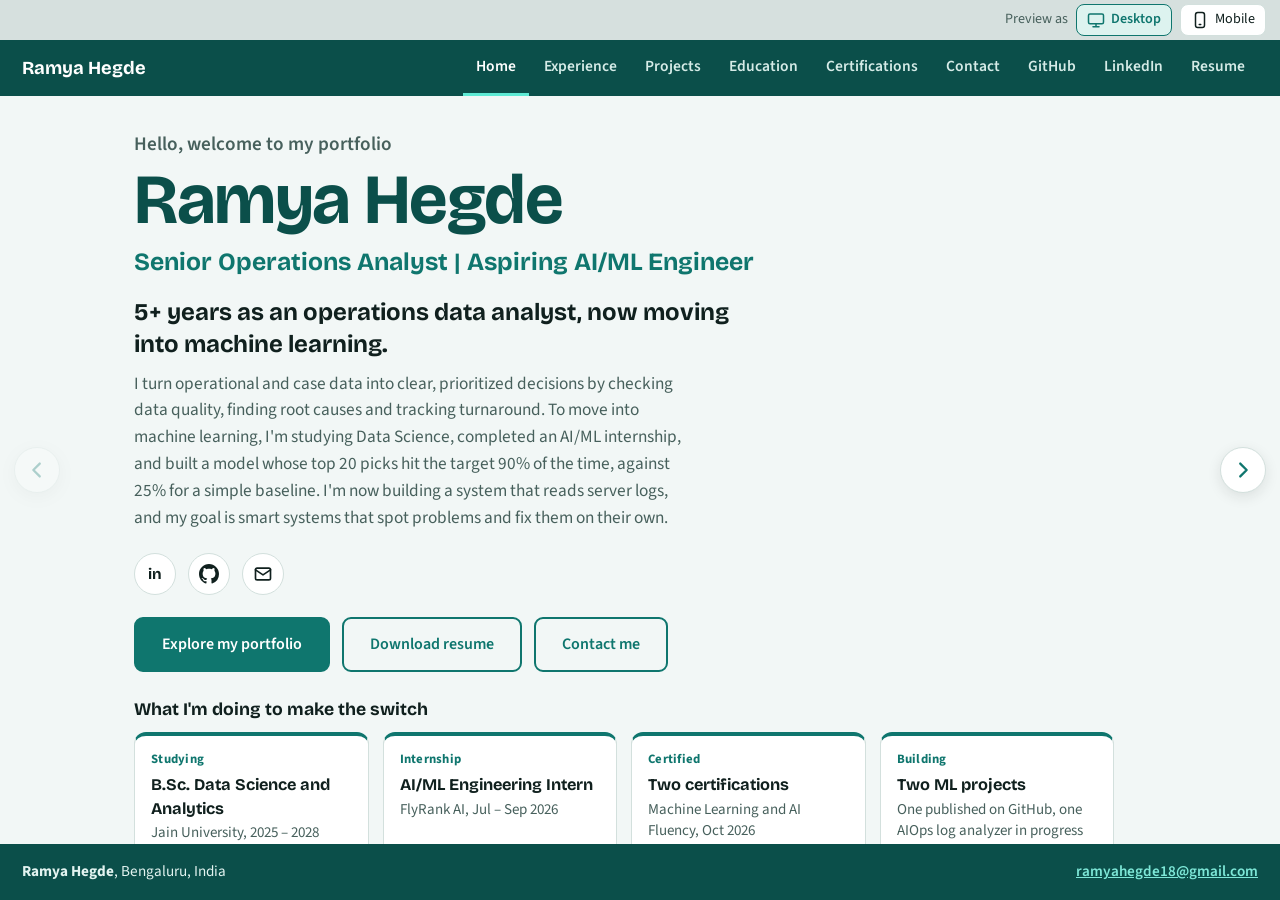
==== commit 319b7e46: "Update index.html" ====
--- a/index.html
+++ b/index.html
@@ -20,6 +20,7 @@
 }
 *{box-sizing:border-box}
 html,body{margin:0;height:100%}
+body{height:100vh;height:100dvh}
 body{display:flex;flex-direction:column;background:var(--desk);color:var(--ink);font:400 16px/1.55 var(--text)}
 a{color:var(--accent)}
 :focus-visible{outline:3px solid var(--accent);outline-offset:2px;border-radius:6px}
@@ -31,16 +32,16 @@
 .viewbar button{display:inline-flex;align-items:center;gap:6px;padding:4px 10px;border:1.5px solid var(--line);border-radius:8px;background:var(--card);color:var(--ink)}
 .viewbar button[aria-pressed=true]{border-color:var(--accent);background:var(--accent-soft);color:var(--accent);font-weight:600}
 .viewbar svg{width:18px;height:18px}
-.stage{flex:1;min-height:0;display:flex;justify-content:center;align-items:stretch}
+.stage{flex:1;min-height:0;min-width:0;display:flex;justify-content:center;align-items:stretch}
 .shell[data-view=mobile] .stage{align-items:center;padding:0 0 14px}
 .shell[data-view=mobile] .app{width:390px;height:min(820px,calc(100vh - 54px));border:10px solid var(--ink);border-radius:34px;box-shadow:0 18px 50px rgba(27,26,25,.28)}
 .shell{display:flex;flex-direction:column;flex:1;min-height:0}
 
 /* app */
-.app{width:100%;container:app/inline-size;display:grid;grid-template-rows:auto 1fr auto;background:var(--bg);overflow:hidden}
-.top{display:flex;align-items:center;justify-content:space-between;gap:12px;height:56px;padding:0 22px;background:var(--bar);color:#fff}
-.brand{font:700 1.15rem var(--head);white-space:nowrap;color:#fff}
-.tabs{display:flex;gap:4px;overflow-x:auto;scrollbar-width:none}
+.app{width:100%;min-width:0;container:app/inline-size;display:grid;grid-template-columns:minmax(0,1fr);grid-template-rows:auto 1fr auto;background:var(--bg);overflow:hidden}
+.top{min-width:0;display:flex;align-items:center;gap:12px;height:56px;padding:0 22px;background:var(--bar);color:#fff}
+.brand{font:700 1.15rem var(--head);white-space:nowrap;color:#fff;flex:none}
+.tabs{display:flex;gap:2px;overflow-x:auto;scrollbar-width:none;min-width:0;margin-left:auto;position:relative;-webkit-overflow-scrolling:touch}
 .tabs::-webkit-scrollbar{display:none}
 .tabs button,.tabs a{white-space:nowrap;padding:8px 13px;border:0;border-bottom:3px solid transparent;background:none;color:#D5EBE7;font-weight:600;font-size:.97rem;text-decoration:none;border-radius:8px 8px 0 0}
 .tabs button:hover,.tabs a:hover{color:#fff}
@@ -49,7 +50,16 @@
 .tabs{align-self:stretch}
 .tabs button,.tabs a{display:flex;align-items:center}
 
-main{position:relative;min-height:0}
+main{position:relative;min-height:0;min-width:0}
+.pager{display:none;position:absolute;left:50%;bottom:22px;transform:translateX(-50%);z-index:3;background:var(--card);border:1px solid var(--line);border-radius:99px;padding:6px 14px;font-size:.85rem;font-weight:600;color:var(--ink);box-shadow:0 4px 14px rgba(16,32,30,.12);white-space:nowrap}
+.pager{font-family:inherit;cursor:pointer}
+.pager svg{width:15px;height:15px;vertical-align:-2px;margin-right:6px}
+.pager span{color:var(--muted);font-weight:400;margin-left:8px}
+.pager:disabled{opacity:.65;cursor:default}
+.arrow .ic-home{display:none}
+.arrow.is-home .ic-home{display:block}
+.arrow.is-home .ic-next{display:none}
+.arrow.is-home{background:var(--accent);color:#fff;border-color:var(--accent)}
 .scroller{height:100%;overflow-y:auto}
 .page{padding:34px 84px 40px;max-width:1180px;margin:0 auto}
 .page[hidden]{display:none}
@@ -124,6 +134,11 @@
 .verify small{display:block;color:var(--muted)}
 .moves a{display:inline-block;margin-top:6px;font-weight:600}
 
+@container app (max-width:1100px){
+  .top{padding:0 12px}
+  .brand{font-size:1rem}
+  .tabs button,.tabs a{padding:8px 9px;font-size:.9rem}
+}
 @container app (max-width:900px){
   .page{padding:26px 64px 34px}
   .grid,.three,.reach{grid-template-columns:1fr}
@@ -133,13 +148,16 @@
   .brand{font-size:.95rem}
   .top,.bottom{height:52px;padding:0 12px}
   .tabs button,.tabs a{padding:8px 10px;font-size:.92rem}
-  .page{padding:20px 50px 28px}
+  .page{padding:18px 16px 24px}
+  .scroller{height:calc(100% - 68px)}
+  main::after{content:"";position:absolute;left:0;right:0;bottom:0;height:68px;background:var(--card);border-top:1px solid var(--line)}
   .closing{padding:28px 20px}
   .moves{grid-template-columns:1fr}
   .card{padding:16px}
-  .arrow{width:38px;height:38px}
+  .arrow{top:auto;bottom:11px;transform:none;width:46px;height:46px}
   .arrow svg{width:18px;height:18px}
-  #prev{left:6px}#next{right:6px}
+  #prev{left:14px}#next{right:14px}
+  .pager{display:block;bottom:24px;box-shadow:none;border-color:var(--line);background:var(--bg)}
   .bottom{font-size:.88rem}
   .hide-n{display:none}
 }
@@ -179,8 +197,9 @@
     </header>
 
     <main>
+      <button class="pager" id="pager" type="button" aria-label="Go to Home page"></button>
       <button class="arrow" id="prev" type="button" aria-label="Previous page"><svg viewBox="0 0 24 24" fill="none" stroke="currentColor" stroke-width="2.5" stroke-linecap="round" stroke-linejoin="round"><path d="M15 5l-7 7 7 7"/></svg></button>
-      <button class="arrow" id="next" type="button" aria-label="Next page"><svg viewBox="0 0 24 24" fill="none" stroke="currentColor" stroke-width="2.5" stroke-linecap="round" stroke-linejoin="round"><path d="M9 5l7 7-7 7"/></svg></button>
+      <button class="arrow" id="next" type="button" aria-label="Next page"><svg class="ic-next" viewBox="0 0 24 24" fill="none" stroke="currentColor" stroke-width="2.5" stroke-linecap="round" stroke-linejoin="round"><path d="M9 5l7 7-7 7"/></svg><svg class="ic-home" viewBox="0 0 24 24" fill="none" stroke="currentColor" stroke-width="2.4" stroke-linecap="round" stroke-linejoin="round"><path d="M3 11l9-8 9 8"/><path d="M5 10v10h5v-6h4v6h5V10"/></svg></button>
 
       <div class="scroller" id="scroller">
 
@@ -368,18 +387,25 @@
       tabs=[].slice.call(document.querySelectorAll('[data-go]')),
       prev=document.getElementById('prev'), next=document.getElementById('next'),
       sc=document.getElementById('scroller'), shell=document.getElementById('shell'),
+      pager=document.getElementById('pager'),
       cur=0;
   function go(i){
     cur=Math.max(0,Math.min(pages.length-1,i));
     pages.forEach(function(p,k){p.hidden=(k!==cur)});
     tabs.forEach(function(t){t.setAttribute('aria-selected',String(+t.dataset.go===cur))});
-    prev.disabled=(cur===0); next.disabled=(cur===pages.length-1);
+    prev.disabled=(cur===0); next.disabled=false;
+    var last=(cur===pages.length-1); next.classList.toggle('is-home',last); next.setAttribute('aria-label',last?'Back to Home':'Next page');
     sc.scrollTop=0;
+    var at=tabs.filter(function(t){return +t.dataset.go===cur})[0];
+    if(at&&at.parentNode){var tb=at.parentNode;tb.scrollLeft=at.offsetLeft-(tb.clientWidth-at.offsetWidth)/2}
+    pager.disabled=(cur===0);
+    pager.innerHTML='<svg viewBox="0 0 24 24" fill="none" stroke="currentColor" stroke-width="2.4" stroke-linecap="round" stroke-linejoin="round"><path d="M3 11l9-8 9 8"/><path d="M5 10v10h5v-6h4v6h5V10"/></svg>Home<span>'+(cur+1)+' / '+pages.length+'</span>';
     try{history.replaceState(null,'','#'+pages[cur].id)}catch(e){}
   }
   tabs.forEach(function(t){t.addEventListener('click',function(){go(+t.dataset.go)})});
   prev.addEventListener('click',function(){go(cur-1)});
-  next.addEventListener('click',function(){go(cur+1)});
+  next.addEventListener('click',function(){go(cur===pages.length-1?0:cur+1)});
+  pager.addEventListener('click',function(){go(0)});
   document.getElementById('explore').addEventListener('click',function(){go(1)});
   [].slice.call(document.querySelectorAll('[data-page]')).forEach(function(a){
     a.addEventListener('click',function(e){e.preventDefault();go(pages.map(function(p){return p.id}).indexOf(a.dataset.page))});
@@ -391,6 +417,12 @@
       if(navigator.clipboard&&navigator.clipboard.writeText){navigator.clipboard.writeText(b.dataset.copy).then(ok,sel)}else{sel()}
     });
   });
+  var sx=0,sy=0;
+  sc.addEventListener('touchstart',function(e){sx=e.touches[0].clientX;sy=e.touches[0].clientY},{passive:true});
+  sc.addEventListener('touchend',function(e){
+    var dx=e.changedTouches[0].clientX-sx,dy=e.changedTouches[0].clientY-sy;
+    if(Math.abs(dx)>70&&Math.abs(dx)>1.6*Math.abs(dy))go(dx<0?cur+1:cur-1);
+  },{passive:true});
   document.addEventListener('keydown',function(e){
     if(e.key==='ArrowRight')go(cur+1); else if(e.key==='ArrowLeft')go(cur-1);
   });
